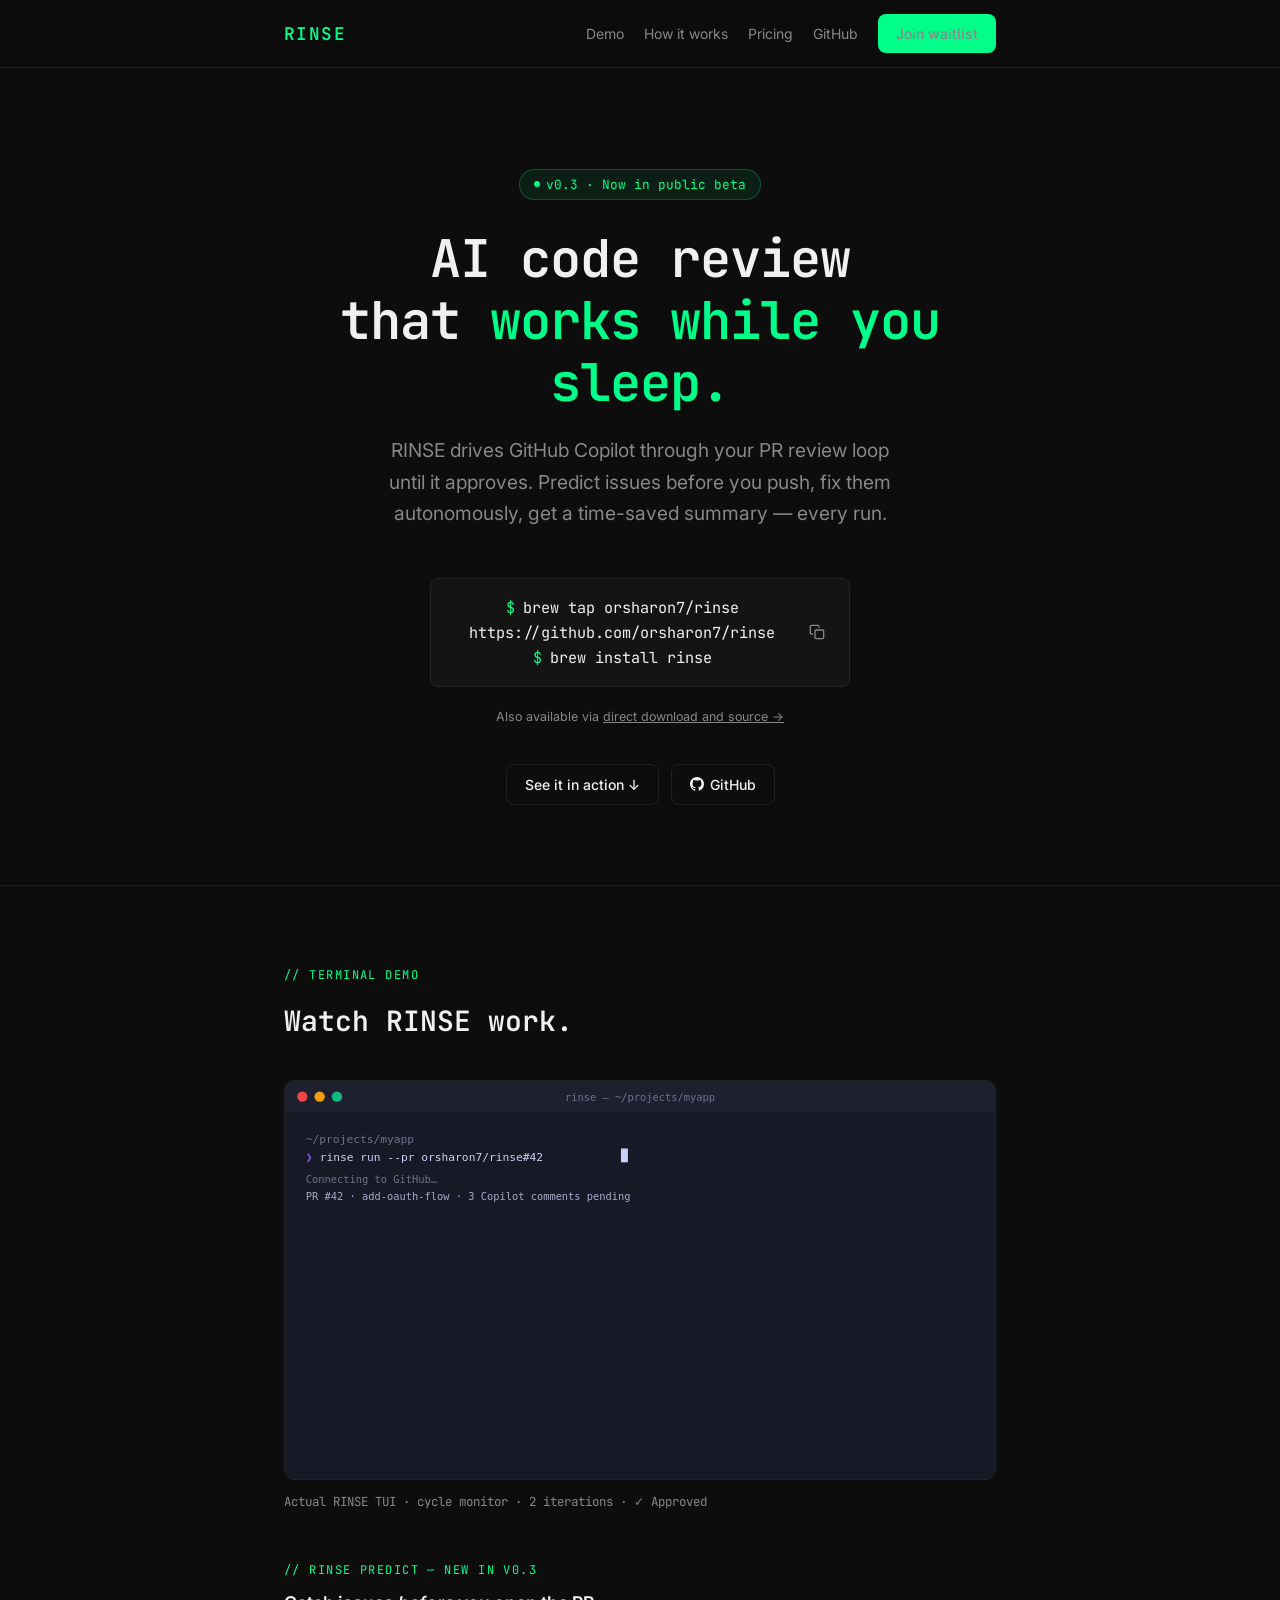
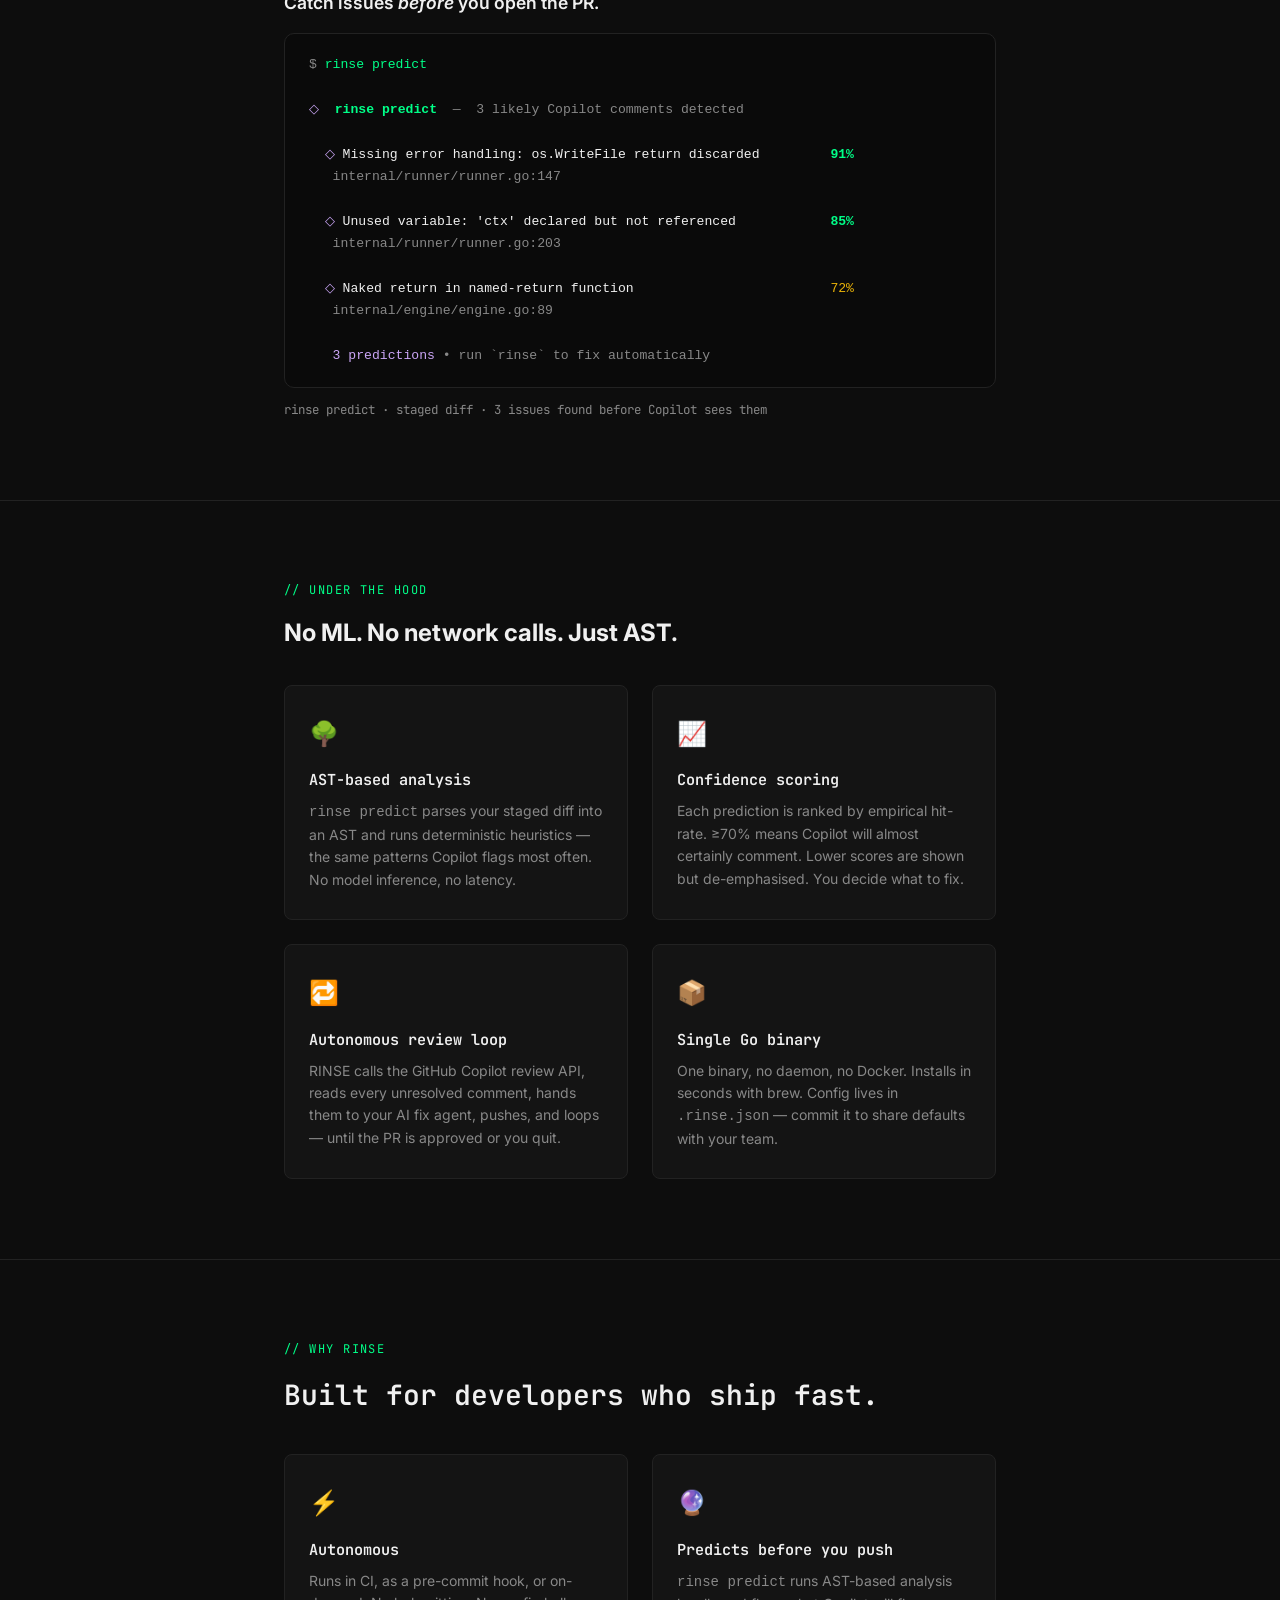
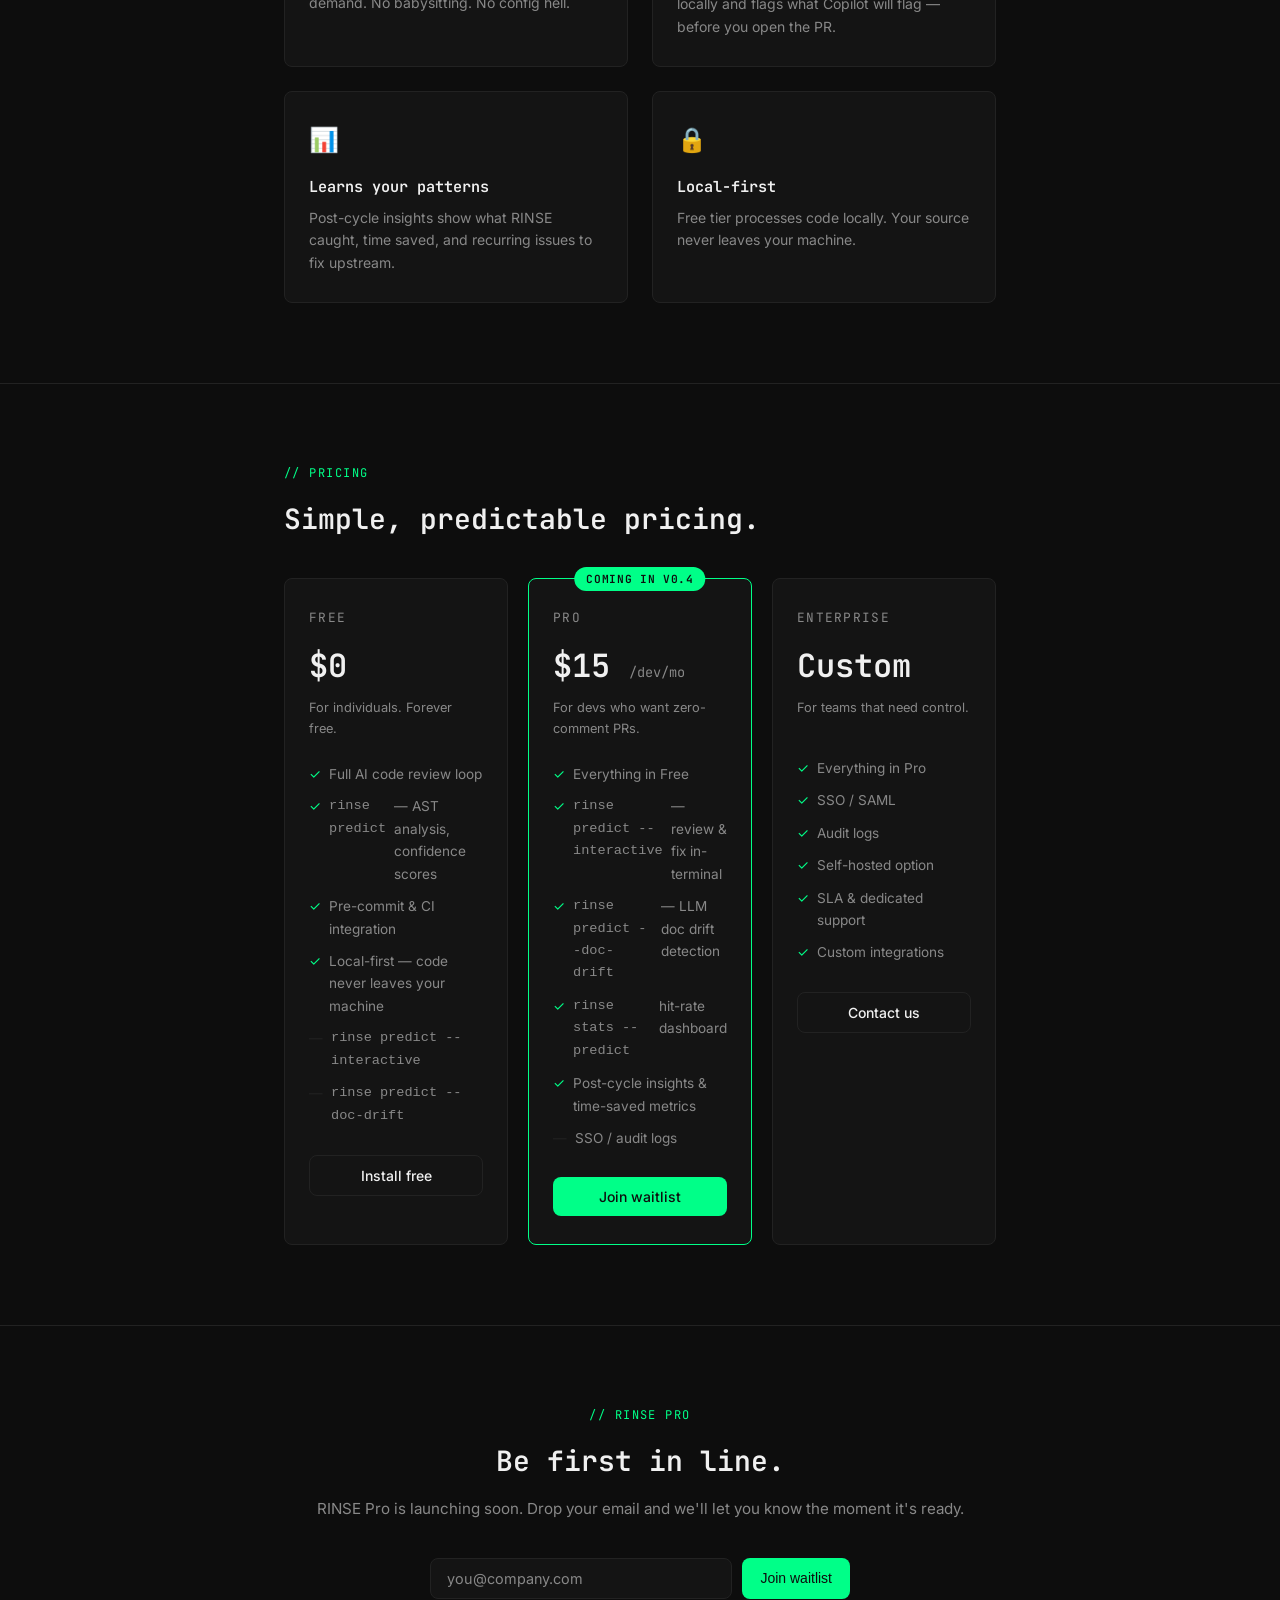
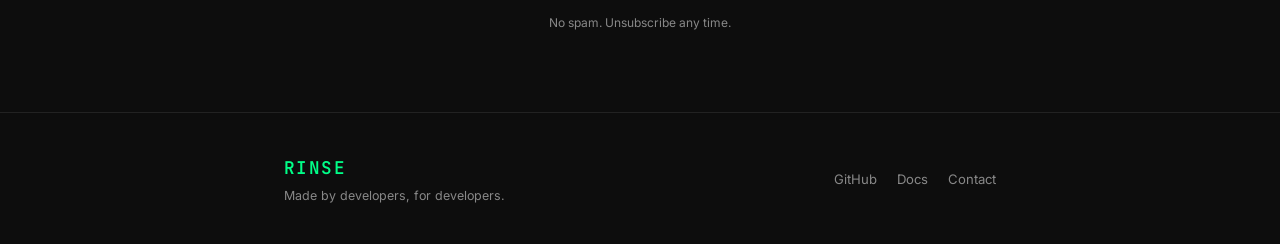
==== index.html @ 54ca7490 "feat(landing): add 'How it works' technical section for HN audience HN readers are skeptical and wan" ====
<!DOCTYPE html>
<html lang="en">
<head>
  <meta charset="UTF-8" />
  <meta name="viewport" content="width=device-width, initial-scale=1.0" />
  <title>RINSE — AI code review that works while you sleep</title>
  <meta name="description" content="RINSE is an AI-native code review agent. Autonomous, local-first, and built for developers who ship fast." />

  <!-- Favicon -->
  <link rel="icon" href="data:image/svg+xml,<svg xmlns='http://www.w3.org/2000/svg' viewBox='0 0 32 32'><rect width='32' height='32' rx='6' fill='%230d0d0d'/><text x='50%25' y='54%25' dominant-baseline='middle' text-anchor='middle' font-size='20' font-family='monospace' fill='%2300ff88'>R</text></svg>" />

  <!-- Open Graph -->
  <meta property="og:type" content="website" />
  <meta property="og:url" content="https://orsharon7.github.io/rinse/" />
  <meta property="og:title" content="RINSE — AI code review that works while you sleep" />
  <meta property="og:description" content="Autonomous code review agent. Catches issues, learns your patterns, gives you a time-saved summary — every run. brew tap orsharon7/rinse https://github.com/orsharon7/rinse &amp;&amp; brew install rinse" />
  <!-- og:image omitted — SVG not supported by Open Graph unfurlers; will add PNG when available -->

  <!-- Twitter Card (summary without image — SVG not supported by unfurlers) -->
  <meta name="twitter:card" content="summary" />
  <meta name="twitter:title" content="RINSE — AI code review that works while you sleep" />
  <meta name="twitter:description" content="Autonomous code review agent. Catches issues before you push, fixes them autonomously, gives you a time-saved summary. brew tap orsharon7/rinse https://github.com/orsharon7/rinse &amp;&amp; brew install rinse" />

  <link rel="canonical" href="https://orsharon7.github.io/rinse" />
  <script type="application/ld+json">
  {
    "@context": "https://schema.org",
    "@type": "SoftwareApplication",
    "name": "RINSE",
    "description": "Autonomous AI code review agent. Runs through your GitHub Copilot PR review loop until it approves. Local-first, single Go binary.",
    "url": "https://orsharon7.github.io/rinse",
    "applicationCategory": "DeveloperApplication",
    "operatingSystem": "macOS, Linux",
    "offers": {
      "@type": "Offer",
      "price": "0",
      "priceCurrency": "USD"
    },
    "codeRepository": "https://github.com/orsharon7/rinse",
    "programmingLanguage": "Go"
  }
  </script>
  <link rel="preconnect" href="https://fonts.googleapis.com">
  <link rel="preconnect" href="https://fonts.gstatic.com" crossorigin>
  <link href="https://fonts.googleapis.com/css2?family=Inter:wght@400;500;600&family=JetBrains+Mono:wght@400;600&display=swap" rel="stylesheet">
  <style>
    /* ─── Reset & Base ─────────────────────────────────────── */
    *, *::before, *::after { box-sizing: border-box; margin: 0; padding: 0; }

    :root {
      --bg:       #0d0d0d;
      --surface:  #141414;
      --border:   #222222;
      --green:    #00ff88;
      --green-dim:#00cc6a;
      --text:     #f0f0f0;
      --muted:    #888888;
      --amber:    #F59E0B;
      --red:      #ff4d4d;
      --font-mono: 'JetBrains Mono', 'Fira Code', 'Cascadia Code', 'Consolas', monospace;
      --font-body: 'Inter', -apple-system, BlinkMacSystemFont, 'Segoe UI', sans-serif;
      --max-w:    760px;
      --radius:   8px;
    }

    html { scroll-behavior: smooth; }

    body {
      background: var(--bg);
      color: var(--text);
      font-family: var(--font-body);
      font-size: 16px;
      line-height: 1.65;
      -webkit-font-smoothing: antialiased;
    }

    /* ─── Layout ────────────────────────────────────────────── */
    .container {
      max-width: var(--max-w);
      margin: 0 auto;
      padding: 0 24px;
    }

    section { padding: 80px 0; }
    section + section { border-top: 1px solid var(--border); }

    /* ─── Nav ───────────────────────────────────────────────── */
    nav {
      position: sticky;
      top: 0;
      z-index: 100;
      background: rgba(13,13,13,0.92);
      backdrop-filter: blur(12px);
      border-bottom: 1px solid var(--border);
      padding: 14px 0;
    }

    nav .inner {
      max-width: var(--max-w);
      margin: 0 auto;
      padding: 0 24px;
      display: flex;
      align-items: center;
      justify-content: space-between;
    }

    .wordmark {
      font-family: var(--font-mono);
      font-weight: 600;
      font-size: 1.1rem;
      color: var(--green);
      letter-spacing: 0.08em;
      text-decoration: none;
    }

    nav .links {
      display: flex;
      gap: 20px;
      align-items: center;
    }

    nav .links a {
      color: var(--muted);
      text-decoration: none;
      font-size: 0.875rem;
      transition: color 0.15s;
    }

    nav .links a:hover { color: var(--text); }

    .btn {
      display: inline-flex;
      align-items: center;
      gap: 6px;
      padding: 8px 18px;
      border-radius: var(--radius);
      font-size: 0.875rem;
      font-weight: 500;
      text-decoration: none;
      cursor: pointer;
      border: none;
      transition: background 0.15s, transform 0.1s;
    }

    .btn:active { transform: scale(0.97); }

    .btn-primary {
      background: var(--green);
      color: #0d0d0d;
    }

    .btn-primary:hover { background: var(--green-dim); }

    .btn-outline {
      background: transparent;
      color: var(--text);
      border: 1px solid var(--border);
    }

    .btn-outline:hover { border-color: var(--muted); }

    /* ─── Hero ──────────────────────────────────────────────── */
    #hero {
      padding: 100px 0 80px;
      text-align: center;
    }

    .badge {
      display: inline-flex;
      align-items: center;
      gap: 6px;
      background: rgba(0,255,136,0.08);
      border: 1px solid rgba(0,255,136,0.25);
      border-radius: 100px;
      padding: 4px 14px;
      font-size: 0.8rem;
      color: var(--green);
      font-family: var(--font-mono);
      margin-bottom: 28px;
    }

    .badge-dot {
      width: 6px; height: 6px;
      border-radius: 50%;
      background: var(--green);
      animation: pulse 2s ease-in-out infinite;
    }

    @keyframes pulse {
      0%, 100% { opacity: 1; }
      50% { opacity: 0.3; }
    }

    #hero h1 {
      font-family: var(--font-mono);
      font-size: clamp(2rem, 6vw, 3.25rem);
      font-weight: 600;
      line-height: 1.2;
      letter-spacing: -0.02em;
      margin-bottom: 20px;
    }

    #hero h1 .accent { color: var(--green); }

    #hero .sub {
      font-size: clamp(1rem, 2.5vw, 1.2rem);
      color: var(--muted);
      max-width: 520px;
      margin: 0 auto 48px;
    }

    /* ─── Install Block ─────────────────────────────────────── */
    .install-block {
      display: flex;
      align-items: center;
      justify-content: space-between;
      gap: 12px;
      background: var(--surface);
      border: 1px solid var(--border);
      border-radius: var(--radius);
      padding: 16px 20px;
      max-width: 420px;
      margin: 0 auto 20px;
      cursor: pointer;
      transition: border-color 0.15s;
    }

    .install-block:hover { border-color: var(--green); }

    .install-code {
      font-family: var(--font-mono);
      font-size: 0.95rem;
      color: var(--text);
      user-select: all;
    }

    .install-code .prompt { color: var(--green); margin-right: 8px; }

    .copy-btn {
      background: none;
      border: none;
      color: var(--muted);
      cursor: pointer;
      padding: 4px;
      border-radius: 4px;
      transition: color 0.15s;
      flex-shrink: 0;
      display: flex;
      align-items: center;
    }

    .copy-btn:hover { color: var(--text); }
    .copy-btn.copied { color: var(--green); }

    .install-hint {
      font-size: 0.78rem;
      color: var(--muted);
      margin-bottom: 36px;
    }

    .install-hint a { color: var(--muted); text-decoration: underline; }

    .hero-ctas {
      display: flex;
      gap: 12px;
      justify-content: center;
      flex-wrap: wrap;
    }

    /* ─── Terminal Demo ─────────────────────────────────────── */
    #demo { padding: 80px 0; }

    .section-label {
      font-family: var(--font-mono);
      font-size: 0.75rem;
      color: var(--green);
      letter-spacing: 0.12em;
      text-transform: uppercase;
      margin-bottom: 12px;
    }

    #demo h2, #why h2, #pricing h2, #waitlist h2 {
      font-family: var(--font-mono);
      font-size: clamp(1.3rem, 3vw, 1.75rem);
      font-weight: 600;
      margin-bottom: 36px;
    }

    .terminal {
      background: #0a0a0a;
      border: 1px solid var(--border);
      border-radius: 10px;
      overflow: hidden;
      font-family: var(--font-mono);
      font-size: 0.85rem;
      line-height: 1.7;
    }

    /* ─── Why RINSE ─────────────────────────────────────────── */
    #why { padding: 80px 0; }

    .why-grid {
      display: grid;
      grid-template-columns: repeat(2, 1fr);
      gap: 24px;
    }

    @media (max-width: 600px) {
      .why-grid { grid-template-columns: 1fr; }
    }

    .why-card {
      background: var(--surface);
      border: 1px solid var(--border);
      border-radius: var(--radius);
      padding: 28px 24px;
      transition: border-color 0.15s;
    }

    .why-card:hover { border-color: rgba(0,255,136,0.3); }

    .why-icon { font-size: 1.5rem; margin-bottom: 14px; }

    .why-card h3 {
      font-family: var(--font-mono);
      font-size: 0.95rem;
      font-weight: 600;
      margin-bottom: 8px;
      color: var(--text);
    }

    .why-card p {
      font-size: 0.875rem;
      color: var(--muted);
      line-height: 1.6;
    }

    /* ─── Pricing ───────────────────────────────────────────── */
    #pricing { padding: 80px 0; }

    .pricing-grid {
      display: grid;
      grid-template-columns: repeat(auto-fit, minmax(200px, 1fr));
      gap: 20px;
    }

    .pricing-card {
      background: var(--surface);
      border: 1px solid var(--border);
      border-radius: var(--radius);
      padding: 28px 24px;
      position: relative;
      transition: border-color 0.15s;
    }

    .pricing-card:hover { border-color: var(--muted); }

    .pricing-card.featured {
      border-color: var(--green);
    }

    .featured-badge {
      position: absolute;
      top: -12px;
      left: 50%;
      transform: translateX(-50%);
      background: var(--green);
      color: #0d0d0d;
      font-size: 0.7rem;
      font-weight: 600;
      font-family: var(--font-mono);
      padding: 3px 12px;
      border-radius: 100px;
      letter-spacing: 0.06em;
      text-transform: uppercase;
      white-space: nowrap;
    }

    .plan-name {
      font-family: var(--font-mono);
      font-size: 0.8rem;
      color: var(--muted);
      letter-spacing: 0.1em;
      text-transform: uppercase;
      margin-bottom: 12px;
    }

    .plan-price {
      font-family: var(--font-mono);
      font-size: 2rem;
      font-weight: 600;
      color: var(--text);
      margin-bottom: 4px;
    }

    .plan-price .period {
      font-size: 0.85rem;
      color: var(--muted);
      font-weight: 400;
    }

    .plan-desc {
      font-size: 0.8rem;
      color: var(--muted);
      margin-bottom: 24px;
      min-height: 36px;
    }

    .plan-features {
      list-style: none;
      display: flex;
      flex-direction: column;
      gap: 10px;
    }

    .plan-features li {
      font-size: 0.85rem;
      color: var(--muted);
      display: flex;
      align-items: flex-start;
      gap: 8px;
    }

    .plan-features li .check { color: var(--green); flex-shrink: 0; }
    .plan-features li .dash  { color: var(--border);  flex-shrink: 0; }

    .plan-cta {
      margin-top: 28px;
      width: 100%;
      justify-content: center;
    }

    /* ─── Waitlist ──────────────────────────────────────────── */
    #waitlist {
      padding: 80px 0;
      text-align: center;
    }

    #waitlist h2 { margin-bottom: 12px; }

    #waitlist .sub {
      color: var(--muted);
      font-size: 0.95rem;
      margin-bottom: 36px;
    }

    .waitlist-form {
      display: flex;
      gap: 10px;
      max-width: 420px;
      margin: 0 auto;
      flex-wrap: wrap;
      justify-content: center;
    }

    .waitlist-input {
      flex: 1;
      min-width: 220px;
      background: var(--surface);
      border: 1px solid var(--border);
      border-radius: var(--radius);
      color: var(--text);
      font-family: var(--font-body);
      font-size: 0.9rem;
      padding: 11px 16px;
      outline: none;
      transition: border-color 0.15s;
    }

    .waitlist-input::placeholder { color: var(--muted); }
    .waitlist-input:focus { border-color: var(--green); }

    .waitlist-success {
      display: none;
      align-items: center;
      gap: 8px;
      color: var(--green);
      font-family: var(--font-mono);
      font-size: 0.9rem;
      margin-top: 16px;
      justify-content: center;
    }

    .waitlist-success.visible { display: flex; }

    .waitlist-note {
      font-size: 0.75rem;
      color: var(--muted);
      margin-top: 14px;
    }

    /* ─── Footer ────────────────────────────────────────────── */
    footer {
      border-top: 1px solid var(--border);
      padding: 40px 0;
    }

    footer .inner {
      max-width: var(--max-w);
      margin: 0 auto;
      padding: 0 24px;
      display: flex;
      align-items: center;
      justify-content: space-between;
      flex-wrap: wrap;
      gap: 16px;
    }

    footer .left { display: flex; flex-direction: column; gap: 4px; }
    footer .made { font-size: 0.78rem; color: var(--muted); }

    footer .links {
      display: flex;
      gap: 20px;
    }

    footer .links a {
      font-size: 0.82rem;
      color: var(--muted);
      text-decoration: none;
      transition: color 0.15s;
    }

    footer .links a:hover { color: var(--text); }

    /* ─── Responsive ────────────────────────────────────────── */
    @media (max-width: 600px) {
      section, #hero, #demo, #why, #pricing, #waitlist { padding: 60px 0; }
      .install-block { max-width: 100%; }
      .pricing-grid { grid-template-columns: 1fr; }
      .why-grid { grid-template-columns: 1fr; }
      nav .links .hide-mobile { display: none; }
    }
  </style>
</head>
<body>

<!-- ───────── NAV ───────── -->
<nav>
  <div class="inner">
    <a class="wordmark" href="/">RINSE</a>
    <div class="links">
      <a href="#demo" class="hide-mobile">Demo</a>
      <a href="#how" class="hide-mobile">How it works</a>
      <a href="#pricing" class="hide-mobile">Pricing</a>
      <a href="https://github.com/orsharon7/rinse" target="_blank" rel="noopener" class="hide-mobile">GitHub</a>
      <a href="#waitlist" class="btn btn-primary">Join waitlist</a>
    </div>
  </div>
</nav>

<!-- ───────── HERO ───────── -->
<section id="hero">
  <div class="container">
    <div class="badge">
      <span class="badge-dot"></span>
      v0.3 · Now in public beta
    </div>

    <h1>
      AI code review<br/>
      that <span class="accent">works while you sleep.</span>
    </h1>

    <p class="sub">
      RINSE drives GitHub Copilot through your PR review loop until it approves.
      Predict issues before you push, fix them autonomously, get a time-saved summary — every run.
    </p>

    <div class="install-block" id="install-block" title="Click to copy" role="button" tabindex="0" aria-label="Copy install command">
      <code class="install-code">
        <span class="prompt">$</span>brew tap orsharon7/rinse https://github.com/orsharon7/rinse<br/><span class="prompt">$</span>brew install rinse
      </code>
      <button class="copy-btn" id="copy-btn" aria-label="Copy to clipboard">
        <svg width="16" height="16" viewBox="0 0 24 24" fill="none" stroke="currentColor" stroke-width="2" stroke-linecap="round" stroke-linejoin="round">
          <rect x="9" y="9" width="13" height="13" rx="2" ry="2"></rect>
          <path d="M5 15H4a2 2 0 0 1-2-2V4a2 2 0 0 1 2-2h9a2 2 0 0 1 2 2v1"></path>
        </svg>
      </button>
    </div>

    <p class="install-hint">
      Also available via <a href="https://github.com/orsharon7/rinse#-install" target="_blank" rel="noopener">direct download and source →</a>
    </p>

    <div class="hero-ctas">
      <a href="#demo" class="btn btn-outline">See it in action ↓</a>
      <a href="https://github.com/orsharon7/rinse" target="_blank" rel="noopener" class="btn btn-outline" id="github-btn">
        <svg width="14" height="14" viewBox="0 0 24 24" fill="currentColor"><path d="M12 0C5.37 0 0 5.37 0 12c0 5.31 3.435 9.795 8.205 11.385.6.105.825-.255.825-.57 0-.285-.015-1.23-.015-2.235-3.015.555-3.795-.735-4.035-1.41-.135-.345-.72-1.41-1.23-1.695-.42-.225-1.02-.78-.015-.795.945-.015 1.62.87 1.845 1.23 1.08 1.815 2.805 1.305 3.495.99.105-.78.42-1.305.765-1.605-2.67-.3-5.46-1.335-5.46-5.925 0-1.305.465-2.385 1.23-3.225-.12-.3-.54-1.53.12-3.18 0 0 1.005-.315 3.3 1.23.96-.27 1.98-.405 3-.405s2.04.135 3 .405c2.295-1.56 3.3-1.23 3.3-1.23.66 1.65.24 2.88.12 3.18.765.84 1.23 1.905 1.23 3.225 0 4.605-2.805 5.625-5.475 5.925.435.375.81 1.095.81 2.22 0 1.605-.015 2.895-.015 3.3 0 .315.225.69.825.57A12.02 12.02 0 0 0 24 12c0-6.63-5.37-12-12-12z"/></svg>
        GitHub<span id="star-count" style="display:none; margin-left:6px; padding: 1px 6px; background: rgba(0,255,136,0.12); border: 1px solid rgba(0,255,136,0.25); border-radius: 4px; font-size: 0.78rem; color: var(--green);">★ <span id="star-num"></span></span>
      </a>
    </div>
  </div>
</section>

<!-- ───────── DEMO ───────── -->
<section id="demo">
  <div class="container">
    <p class="section-label">// terminal demo</p>
    <h2>Watch RINSE work.</h2>

    <div class="terminal" style="padding: 0; overflow: hidden; border-radius: 10px;">
      <img
        src="website/demo.svg"
        alt="RINSE cycle monitor demo: rinse run invoked on a PR with 4 Copilot comments, two fix iterations, Copilot approves — post-cycle summary shows ~4 min saved"
        width="820"
        height="460"
        style="display: block; width: 100%; height: auto;"
        loading="lazy"
        decoding="async"
      />
    </div>

    <p style="font-size: 0.78rem; color: var(--muted); margin-top: 12px; font-family: var(--font-mono);">
      Actual RINSE TUI · cycle monitor · 2 iterations · ✓ Approved
    </p>

    <div style="margin-top: 48px;">
      <p class="section-label" style="margin-bottom: 8px;">// rinse predict — new in v0.3</p>
      <h3 style="font-size: 1.1rem; color: var(--text); margin-bottom: 16px; font-weight: 600;">Catch issues <em>before</em> you open the PR.</h3>
      <div class="terminal" style="text-align: left; padding: 20px 24px;">
        <pre style="margin: 0; font-size: 0.82rem; line-height: 1.7; color: var(--text); overflow-x: auto;"><span style="color:var(--muted)">$ </span><span style="color:var(--green)">rinse predict</span>

<span style="color:#cba6f7">◇</span>  <span style="color:var(--green); font-weight:600">rinse predict</span>  <span style="color:var(--muted)">—  3 likely Copilot comments detected</span>

  <span style="color:#cba6f7">◇</span> <span style="color:var(--text)">Missing error handling: os.WriteFile return discarded</span>         <span style="color:var(--green); font-weight:600">91%</span>
   <span style="color:var(--muted)">internal/runner/runner.go:147</span>

  <span style="color:#cba6f7">◇</span> <span style="color:var(--text)">Unused variable: 'ctx' declared but not referenced</span>            <span style="color:var(--green); font-weight:600">85%</span>
   <span style="color:var(--muted)">internal/runner/runner.go:203</span>

  <span style="color:#cba6f7">◇</span> <span style="color:var(--text)">Naked return in named-return function</span>                         <span style="color:#eab308">72%</span>
   <span style="color:var(--muted)">internal/engine/engine.go:89</span>

   <span style="color:#cba6f7">3 predictions</span> <span style="color:var(--muted)">• run `rinse` to fix automatically</span></pre>
      </div>
      <p style="font-size: 0.78rem; color: var(--muted); margin-top: 12px; font-family: var(--font-mono);">
        rinse predict · staged diff · 3 issues found before Copilot sees them
      </p>
    </div>
  </div>
</section>

<!-- ───────── HOW IT WORKS ───────── -->
<section id="how">
  <div class="container">
    <p class="section-label">// under the hood</p>
    <h2>No ML. No network calls. Just AST.</h2>

    <div class="why-grid" style="margin-top: 32px;">
      <div class="why-card">
        <div class="why-icon">🌳</div>
        <h3>AST-based analysis</h3>
        <p><code>rinse predict</code> parses your staged diff into an AST and runs deterministic heuristics — the same patterns Copilot flags most often. No model inference, no latency.</p>
      </div>
      <div class="why-card">
        <div class="why-icon">📈</div>
        <h3>Confidence scoring</h3>
        <p>Each prediction is ranked by empirical hit-rate. ≥70% means Copilot will almost certainly comment. Lower scores are shown but de-emphasised. You decide what to fix.</p>
      </div>
      <div class="why-card">
        <div class="why-icon">🔁</div>
        <h3>Autonomous review loop</h3>
        <p>RINSE calls the GitHub Copilot review API, reads every unresolved comment, hands them to your AI fix agent, pushes, and loops — until the PR is approved or you quit.</p>
      </div>
      <div class="why-card">
        <div class="why-icon">📦</div>
        <h3>Single Go binary</h3>
        <p>One binary, no daemon, no Docker. Installs in seconds with brew. Config lives in <code>.rinse.json</code> — commit it to share defaults with your team.</p>
      </div>
    </div>
  </div>
</section>

<!-- ───────── WHY ───────── -->
<section id="why">
  <div class="container">
    <p class="section-label">// why rinse</p>
    <h2>Built for developers who ship fast.</h2>

    <div class="why-grid">
      <div class="why-card">
        <div class="why-icon">⚡</div>
        <h3>Autonomous</h3>
        <p>Runs in CI, as a pre-commit hook, or on-demand. No babysitting. No config hell.</p>
      </div>
      <div class="why-card">
        <div class="why-icon">🔮</div>
        <h3>Predicts before you push</h3>
        <p><code>rinse predict</code> runs AST-based analysis locally and flags what Copilot will flag — before you open the PR.</p>
      </div>
      <div class="why-card">
        <div class="why-icon">📊</div>
        <h3>Learns your patterns</h3>
        <p>Post-cycle insights show what RINSE caught, time saved, and recurring issues to fix upstream.</p>
      </div>
      <div class="why-card">
        <div class="why-icon">🔒</div>
        <h3>Local-first</h3>
        <p>Free tier processes code locally. Your source never leaves your machine.</p>
      </div>
    </div>
  </div>
</section>

<!-- ───────── PRICING ───────── -->
<section id="pricing">
  <div class="container">
    <p class="section-label">// pricing</p>
    <h2>Simple, predictable pricing.</h2>

    <div class="pricing-grid">

      <!-- Free -->
      <div class="pricing-card">
        <p class="plan-name">Free</p>
        <p class="plan-price">$0</p>
        <p class="plan-desc">For individuals. Forever free.</p>
        <ul class="plan-features">
          <li><span class="check">✓</span> Full AI code review loop</li>
          <li><span class="check">✓</span> <code>rinse predict</code> — AST analysis, confidence scores</li>
          <li><span class="check">✓</span> Pre-commit &amp; CI integration</li>
          <li><span class="check">✓</span> Local-first — code never leaves your machine</li>
          <li><span class="dash">—</span> <code>rinse predict --interactive</code></li>
          <li><span class="dash">—</span> <code>rinse predict --doc-drift</code></li>
        </ul>
        <a href="https://github.com/orsharon7/rinse" class="btn btn-outline plan-cta" target="_blank" rel="noopener">Install free</a>
      </div>

      <!-- Pro -->
      <div class="pricing-card featured">
        <span class="featured-badge">Coming in v0.4</span>
        <p class="plan-name">Pro</p>
        <p class="plan-price">$15 <span class="period">/dev/mo</span></p>
        <p class="plan-desc">For devs who want zero-comment PRs.</p>
        <ul class="plan-features">
          <li><span class="check">✓</span> Everything in Free</li>
          <li><span class="check">✓</span> <code>rinse predict --interactive</code> — review &amp; fix in-terminal</li>
          <li><span class="check">✓</span> <code>rinse predict --doc-drift</code> — LLM doc drift detection</li>
          <li><span class="check">✓</span> <code>rinse stats --predict</code> hit-rate dashboard</li>
          <li><span class="check">✓</span> Post-cycle insights &amp; time-saved metrics</li>
          <li><span class="dash">—</span> SSO / audit logs</li>
        </ul>
        <a href="#waitlist" class="btn btn-primary plan-cta">Join waitlist</a>
      </div>

      <!-- Enterprise -->
      <div class="pricing-card">
        <p class="plan-name">Enterprise</p>
        <p class="plan-price">Custom</p>
        <p class="plan-desc">For teams that need control.</p>
        <ul class="plan-features">
          <li><span class="check">✓</span> Everything in Pro</li>
          <li><span class="check">✓</span> SSO / SAML</li>
          <li><span class="check">✓</span> Audit logs</li>
          <li><span class="check">✓</span> Self-hosted option</li>
          <li><span class="check">✓</span> SLA &amp; dedicated support</li>
          <li><span class="check">✓</span> Custom integrations</li>
        </ul>
        <a href="mailto:hello@rinse.sh" class="btn btn-outline plan-cta">Contact us</a>
      </div>

    </div>
  </div>
</section>

<!-- ───────── WAITLIST ───────── -->
<section id="waitlist">
  <div class="container">
    <p class="section-label">// rinse pro</p>
    <h2>Be first in line.</h2>
    <p class="sub">RINSE Pro is launching soon. Drop your email and we'll let you know the moment it's ready.</p>

    <form class="waitlist-form" id="waitlist-form" novalidate>
      <input
        type="email"
        class="waitlist-input"
        id="waitlist-email"
        placeholder="you@company.com"
        required
        autocomplete="email"
        aria-label="Email address"
      />
      <button type="submit" class="btn btn-primary">Join waitlist</button>
    </form>

    <div class="waitlist-success" id="waitlist-success" role="status">
      <span>✓</span> You're on the list. We'll be in touch.
    </div>

    <p class="waitlist-note">No spam. Unsubscribe any time.</p>
  </div>
</section>

<!-- ───────── FOOTER ───────── -->
<footer>
  <div class="inner">
    <div class="left">
      <a class="wordmark" href="/">RINSE</a>
      <span class="made">Made by developers, for developers.</span>
    </div>
    <div class="links">
      <a href="https://github.com/orsharon7/rinse" target="_blank" rel="noopener">GitHub</a>
      <a href="https://github.com/orsharon7/rinse#readme" target="_blank" rel="noopener">Docs</a>
      <a href="mailto:hello@rinse.sh">Contact</a>
    </div>
  </div>
</footer>

<!-- ───────── JS ───────── -->
<script>
  /* ── Copy-to-clipboard ── */
  const installBlock = document.getElementById('install-block');
  const copyBtn = document.getElementById('copy-btn');

  function copyInstall() {
    navigator.clipboard.writeText('brew tap orsharon7/rinse https://github.com/orsharon7/rinse && brew install rinse').then(() => {
      copyBtn.classList.add('copied');
      copyBtn.innerHTML = `<svg width="16" height="16" viewBox="0 0 24 24" fill="none" stroke="currentColor" stroke-width="2.5" stroke-linecap="round" stroke-linejoin="round"><polyline points="20 6 9 17 4 12"></polyline></svg>`;
      setTimeout(() => {
        copyBtn.classList.remove('copied');
        copyBtn.innerHTML = `<svg width="16" height="16" viewBox="0 0 24 24" fill="none" stroke="currentColor" stroke-width="2" stroke-linecap="round" stroke-linejoin="round"><rect x="9" y="9" width="13" height="13" rx="2" ry="2"></rect><path d="M5 15H4a2 2 0 0 1-2-2V4a2 2 0 0 1 2-2h9a2 2 0 0 1 2 2v1"></path></svg>`;
      }, 2000);
    }).catch(() => {});
  }

  installBlock.addEventListener('click', copyInstall);
  installBlock.addEventListener('keydown', e => { if (e.key === 'Enter' || e.key === ' ') copyInstall(); });

  /* ── Waitlist form ── */
  document.getElementById('waitlist-form').addEventListener('submit', function(e) {
    e.preventDefault();
    const email = document.getElementById('waitlist-email').value.trim();
    if (!email) return;

    const form = this;
    const btn = form.querySelector('button[type="submit"]');
    if (btn) btn.disabled = true;

    fetch('https://formspree.io/f/xpwzgkdo', {
      method: 'POST',
      headers: { 'Content-Type': 'application/json', 'Accept': 'application/json' },
      body: JSON.stringify({ email })
    }).then(res => {
      if (res.ok) {
        form.style.display = 'none';
        document.getElementById('waitlist-success').classList.add('visible');
      } else {
        if (btn) { btn.disabled = false; btn.textContent = 'Try again'; }
      }
    }).catch(() => {
      if (btn) { btn.disabled = false; btn.textContent = 'Try again'; }
    });
  });

  /* ── GitHub star count ── */
  fetch('https://api.github.com/repos/orsharon7/rinse')
    .then(r => r.json())
    .then(data => {
      const count = data.stargazers_count;
      if (typeof count === 'number' && count >= 0) {
        const num = count >= 1000 ? (count / 1000).toFixed(1) + 'k' : String(count);
        document.getElementById('star-num').textContent = num;
        document.getElementById('star-count').style.display = 'inline';
      }
    })
    .catch(() => {});
</script>

</body>
</html>
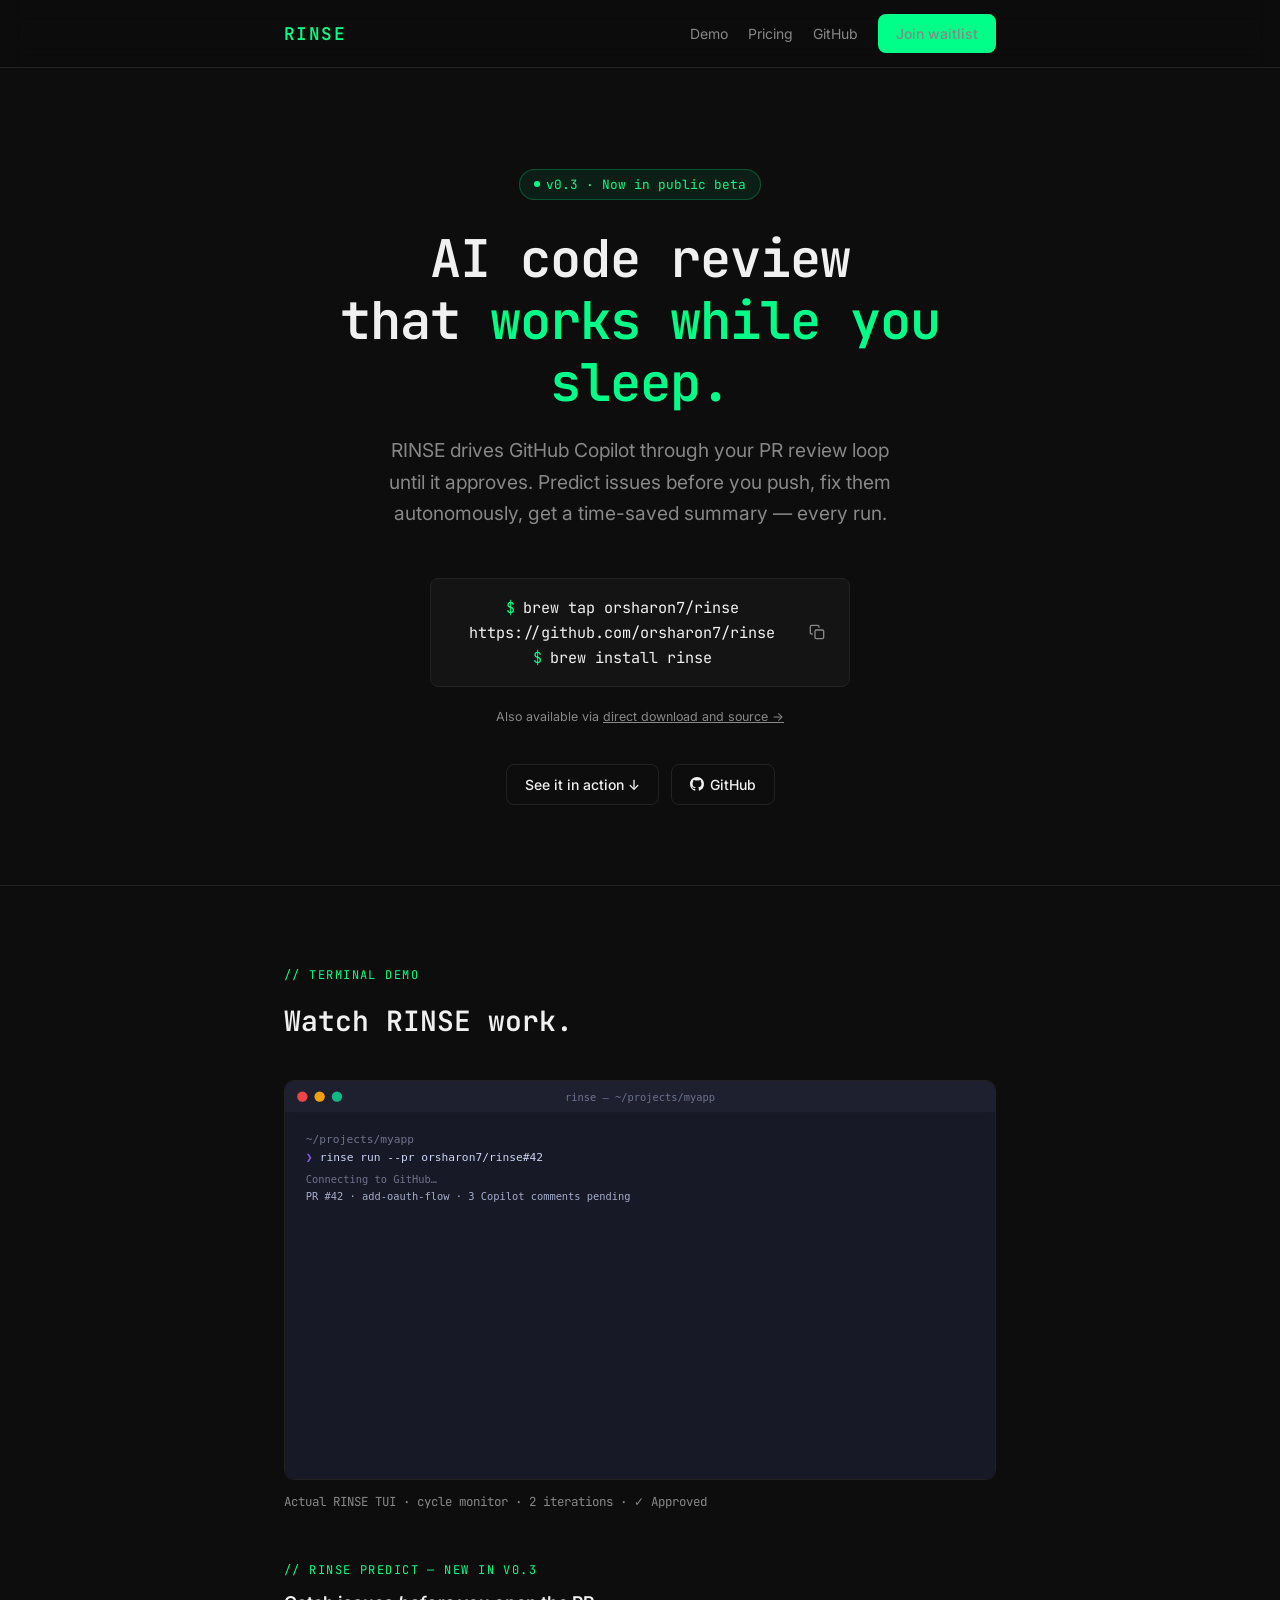
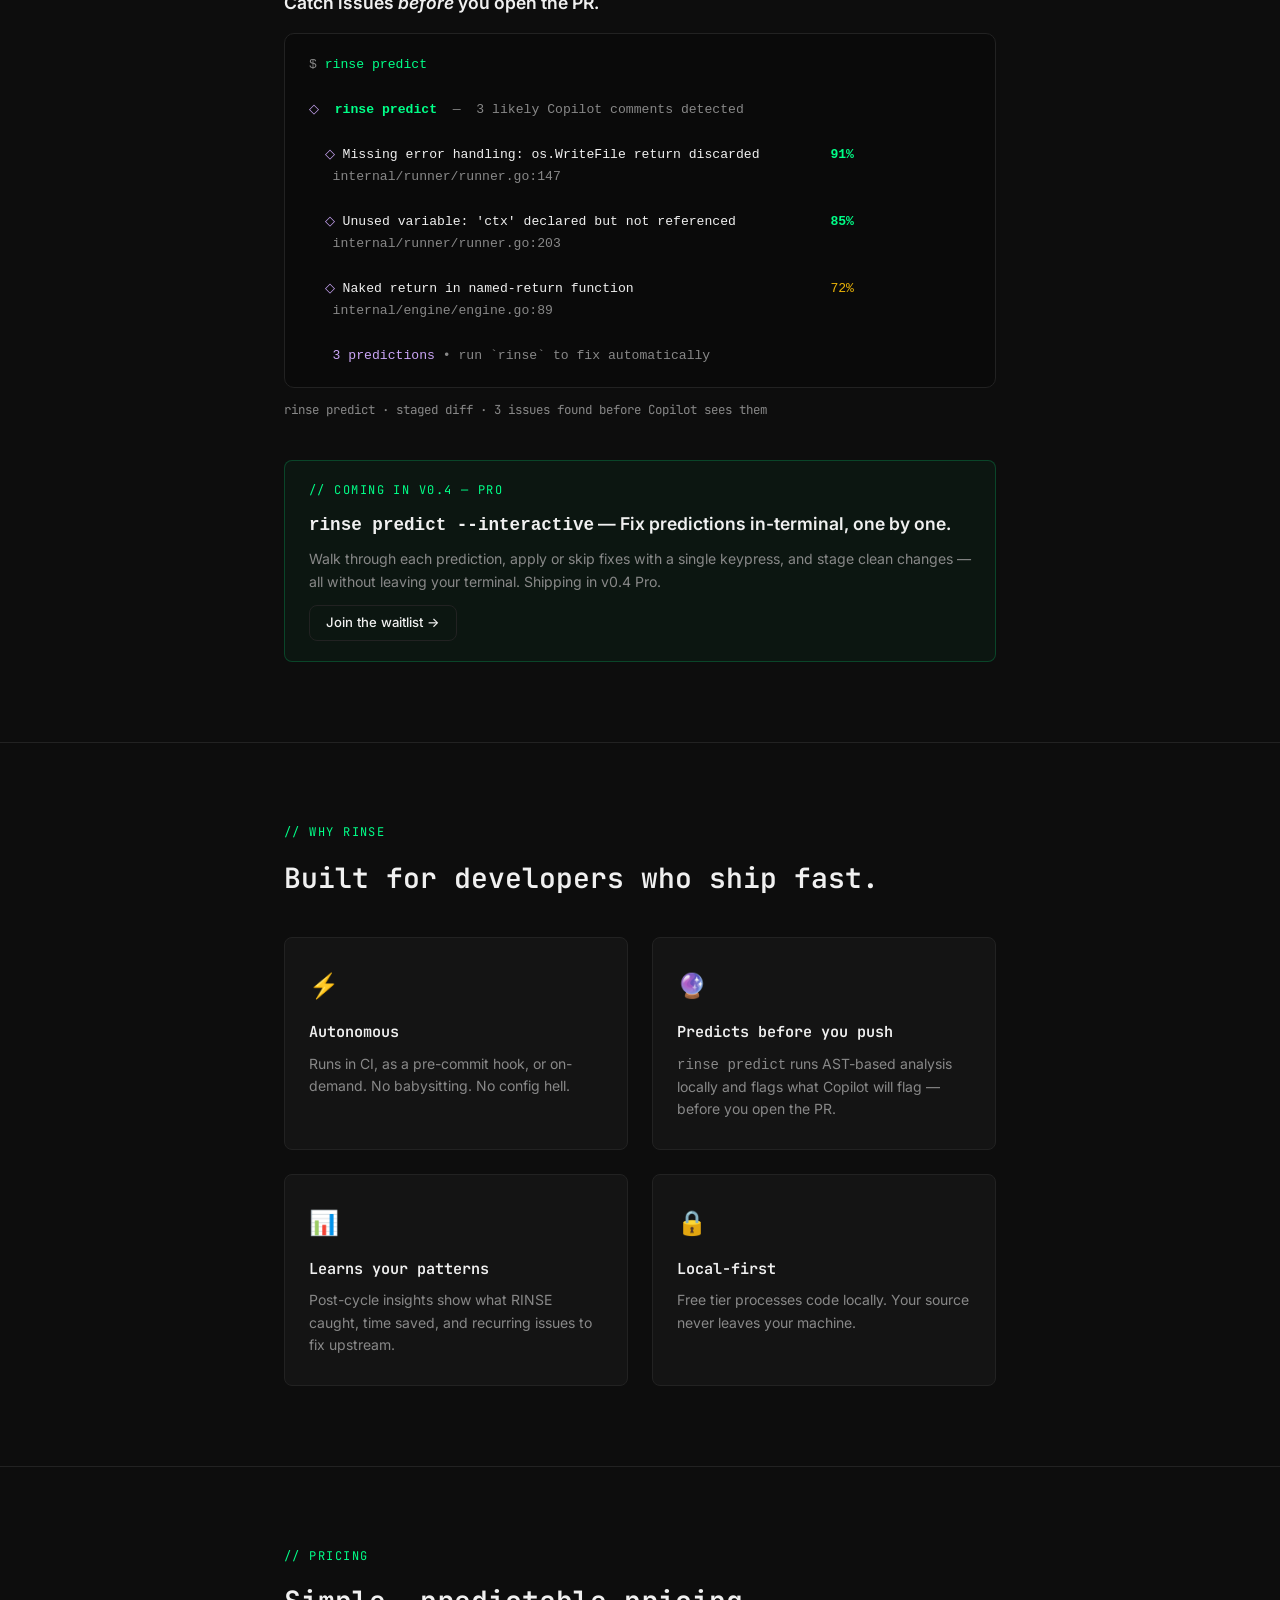
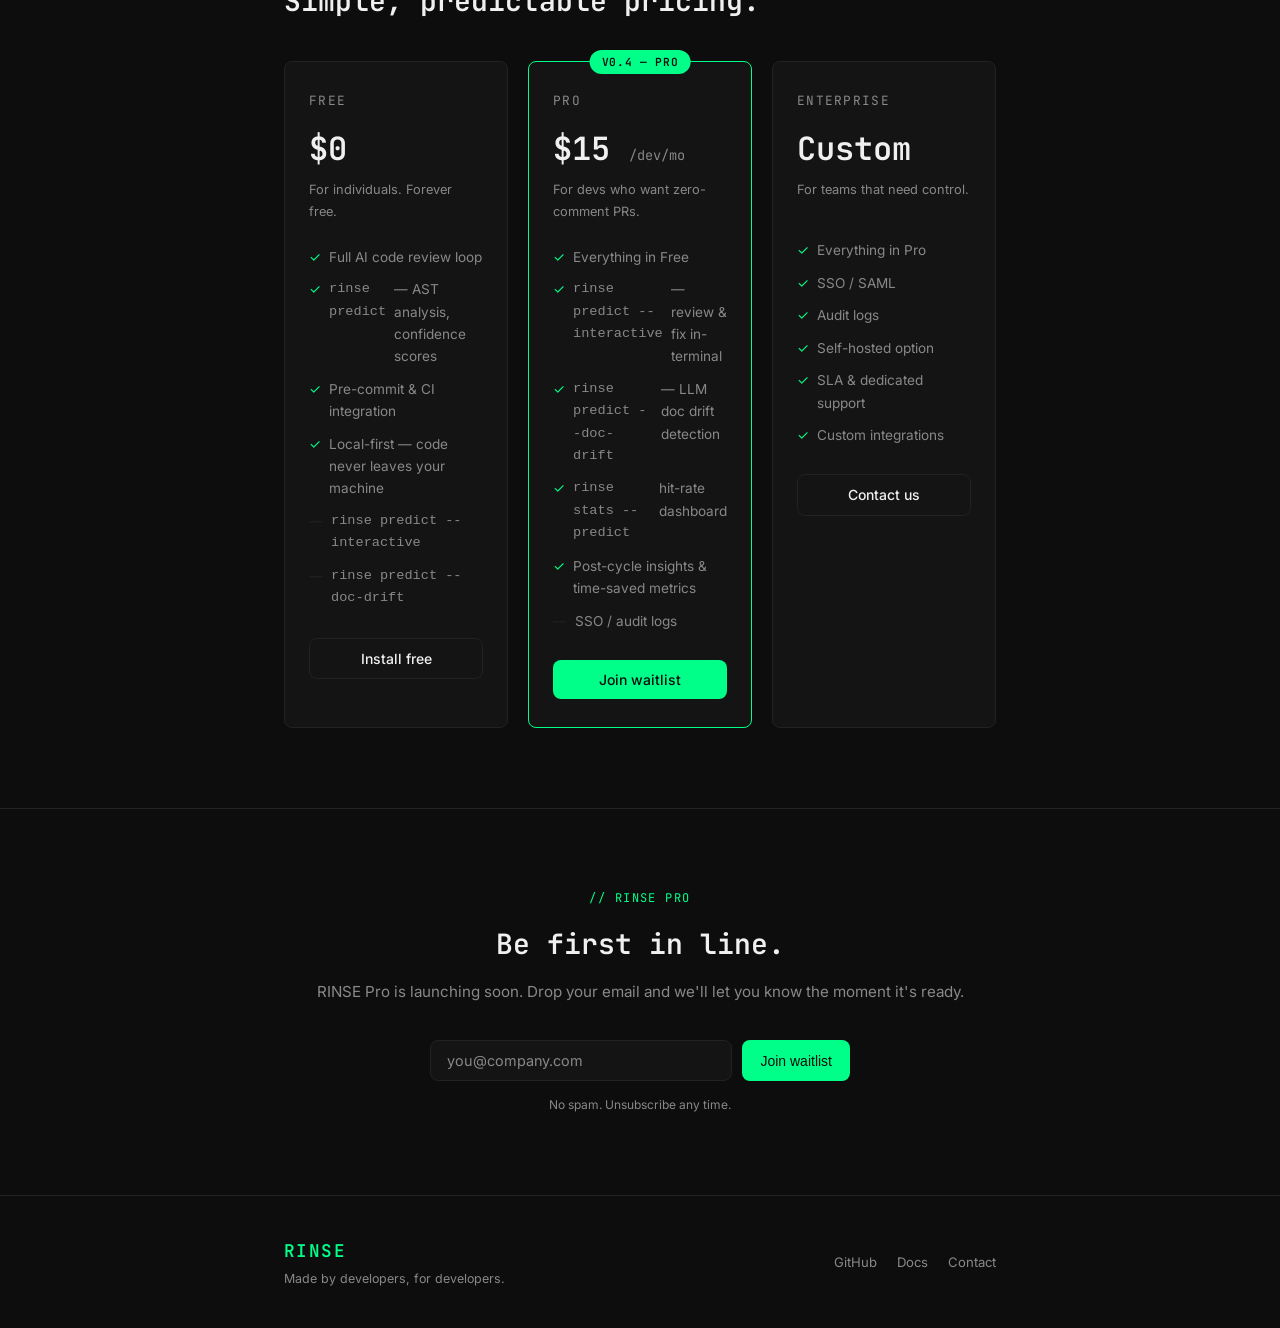
==== commit 7fb15a67: "fix(landing): replace --interactive fake demo with honest coming-soon callout The previous demo bloc" ====
--- a/index.html
+++ b/index.html
@@ -20,7 +20,6 @@
   <meta name="twitter:card" content="summary" />
   <meta name="twitter:title" content="RINSE — AI code review that works while you sleep" />
   <meta name="twitter:description" content="Autonomous code review agent. Catches issues before you push, fixes them autonomously, gives you a time-saved summary. brew tap orsharon7/rinse https://github.com/orsharon7/rinse &amp;&amp; brew install rinse" />
-
   <link rel="canonical" href="https://orsharon7.github.io/rinse" />
   <script type="application/ld+json">
   {
@@ -541,7 +540,6 @@
     <a class="wordmark" href="/">RINSE</a>
     <div class="links">
       <a href="#demo" class="hide-mobile">Demo</a>
-      <a href="#how" class="hide-mobile">How it works</a>
       <a href="#pricing" class="hide-mobile">Pricing</a>
       <a href="https://github.com/orsharon7/rinse" target="_blank" rel="noopener" class="hide-mobile">GitHub</a>
       <a href="#waitlist" class="btn btn-primary">Join waitlist</a>
@@ -638,36 +636,16 @@
         rinse predict · staged diff · 3 issues found before Copilot sees them
       </p>
     </div>
-  </div>
-</section>
-
-<!-- ───────── HOW IT WORKS ───────── -->
-<section id="how">
-  <div class="container">
-    <p class="section-label">// under the hood</p>
-    <h2>No ML. No network calls. Just AST.</h2>
-
-    <div class="why-grid" style="margin-top: 32px;">
-      <div class="why-card">
-        <div class="why-icon">🌳</div>
-        <h3>AST-based analysis</h3>
-        <p><code>rinse predict</code> parses your staged diff into an AST and runs deterministic heuristics — the same patterns Copilot flags most often. No model inference, no latency.</p>
-      </div>
-      <div class="why-card">
-        <div class="why-icon">📈</div>
-        <h3>Confidence scoring</h3>
-        <p>Each prediction is ranked by empirical hit-rate. ≥70% means Copilot will almost certainly comment. Lower scores are shown but de-emphasised. You decide what to fix.</p>
-      </div>
-      <div class="why-card">
-        <div class="why-icon">🔁</div>
-        <h3>Autonomous review loop</h3>
-        <p>RINSE calls the GitHub Copilot review API, reads every unresolved comment, hands them to your AI fix agent, pushes, and loops — until the PR is approved or you quit.</p>
-      </div>
-      <div class="why-card">
-        <div class="why-icon">📦</div>
-        <h3>Single Go binary</h3>
-        <p>One binary, no daemon, no Docker. Installs in seconds with brew. Config lives in <code>.rinse.json</code> — commit it to share defaults with your team.</p>
-      </div>
+
+    <div style="margin-top: 40px; border: 1px solid rgba(0,255,136,0.2); border-radius: 8px; padding: 20px 24px; background: rgba(0,255,136,0.04);">
+      <p class="section-label" style="margin-bottom: 8px;">// coming in v0.4 — Pro</p>
+      <h3 style="font-size: 1.1rem; color: var(--text); margin-bottom: 8px; font-weight: 600;"><code>rinse predict --interactive</code> — Fix predictions in-terminal, one by one.</h3>
+      <p style="font-size: 0.88rem; color: var(--muted); line-height: 1.6;">
+        Walk through each prediction, apply or skip fixes with a single keypress, and stage clean changes — all without leaving your terminal. Shipping in v0.4 Pro.
+      </p>
+      <p style="margin-top: 12px;">
+        <a href="#waitlist" class="btn btn-outline" style="font-size: 0.82rem; padding: 6px 16px;">Join the waitlist →</a>
+      </p>
     </div>
   </div>
 </section>
@@ -729,7 +707,7 @@
 
       <!-- Pro -->
       <div class="pricing-card featured">
-        <span class="featured-badge">Coming in v0.4</span>
+        <span class="featured-badge">v0.4 — Pro</span>
         <p class="plan-name">Pro</p>
         <p class="plan-price">$15 <span class="period">/dev/mo</span></p>
         <p class="plan-desc">For devs who want zero-comment PRs.</p>
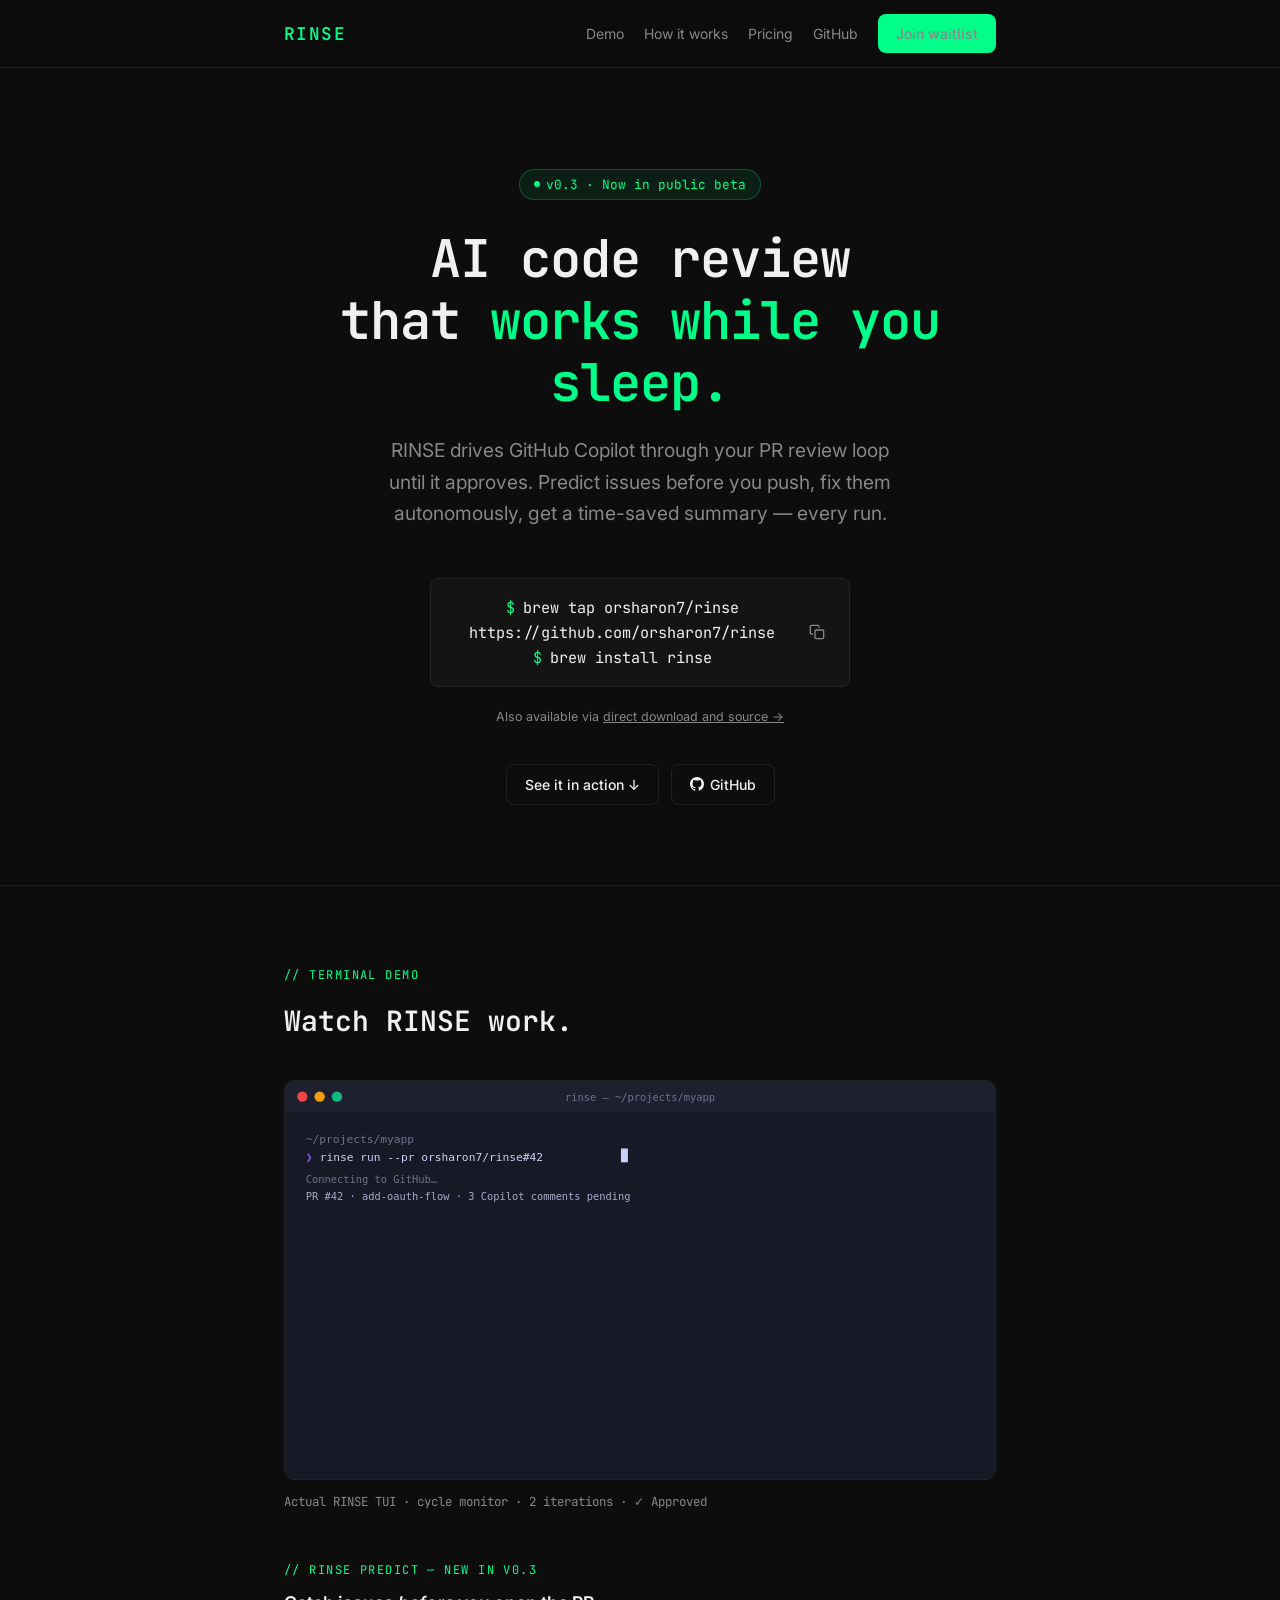
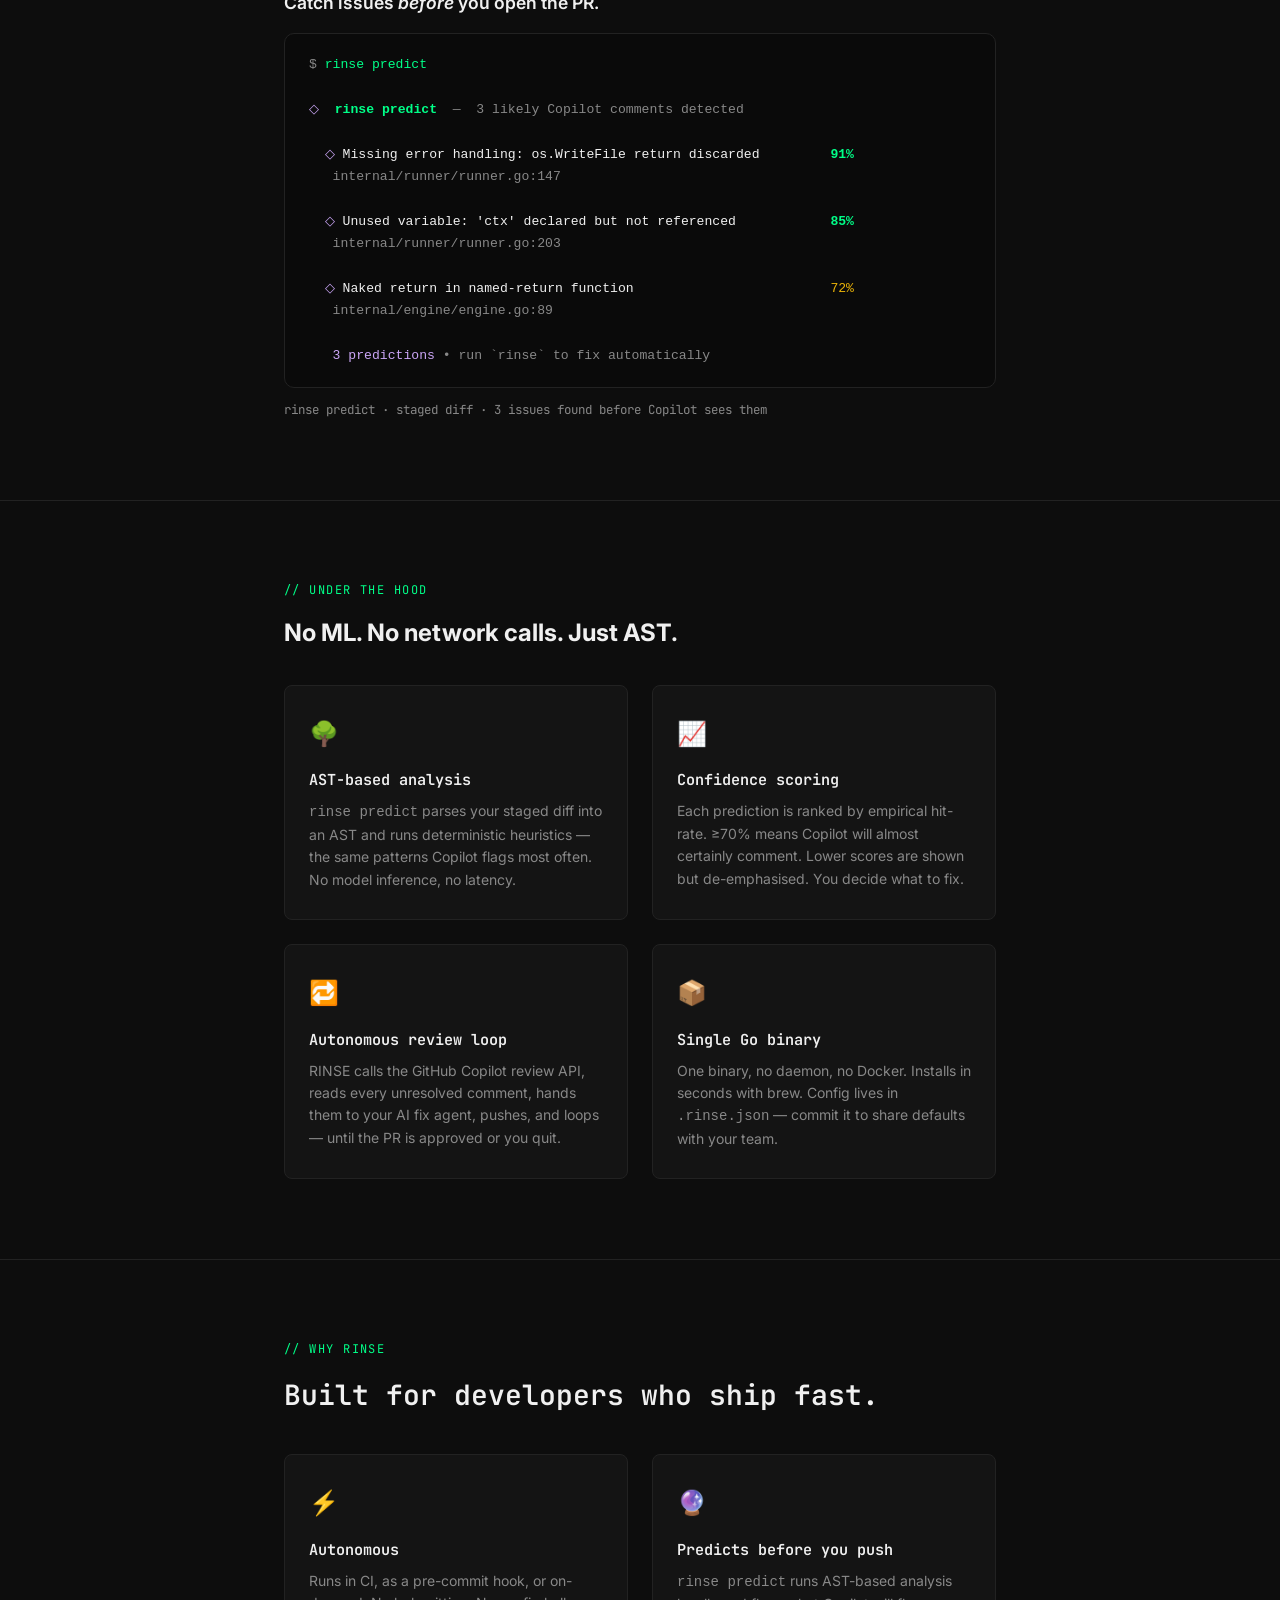
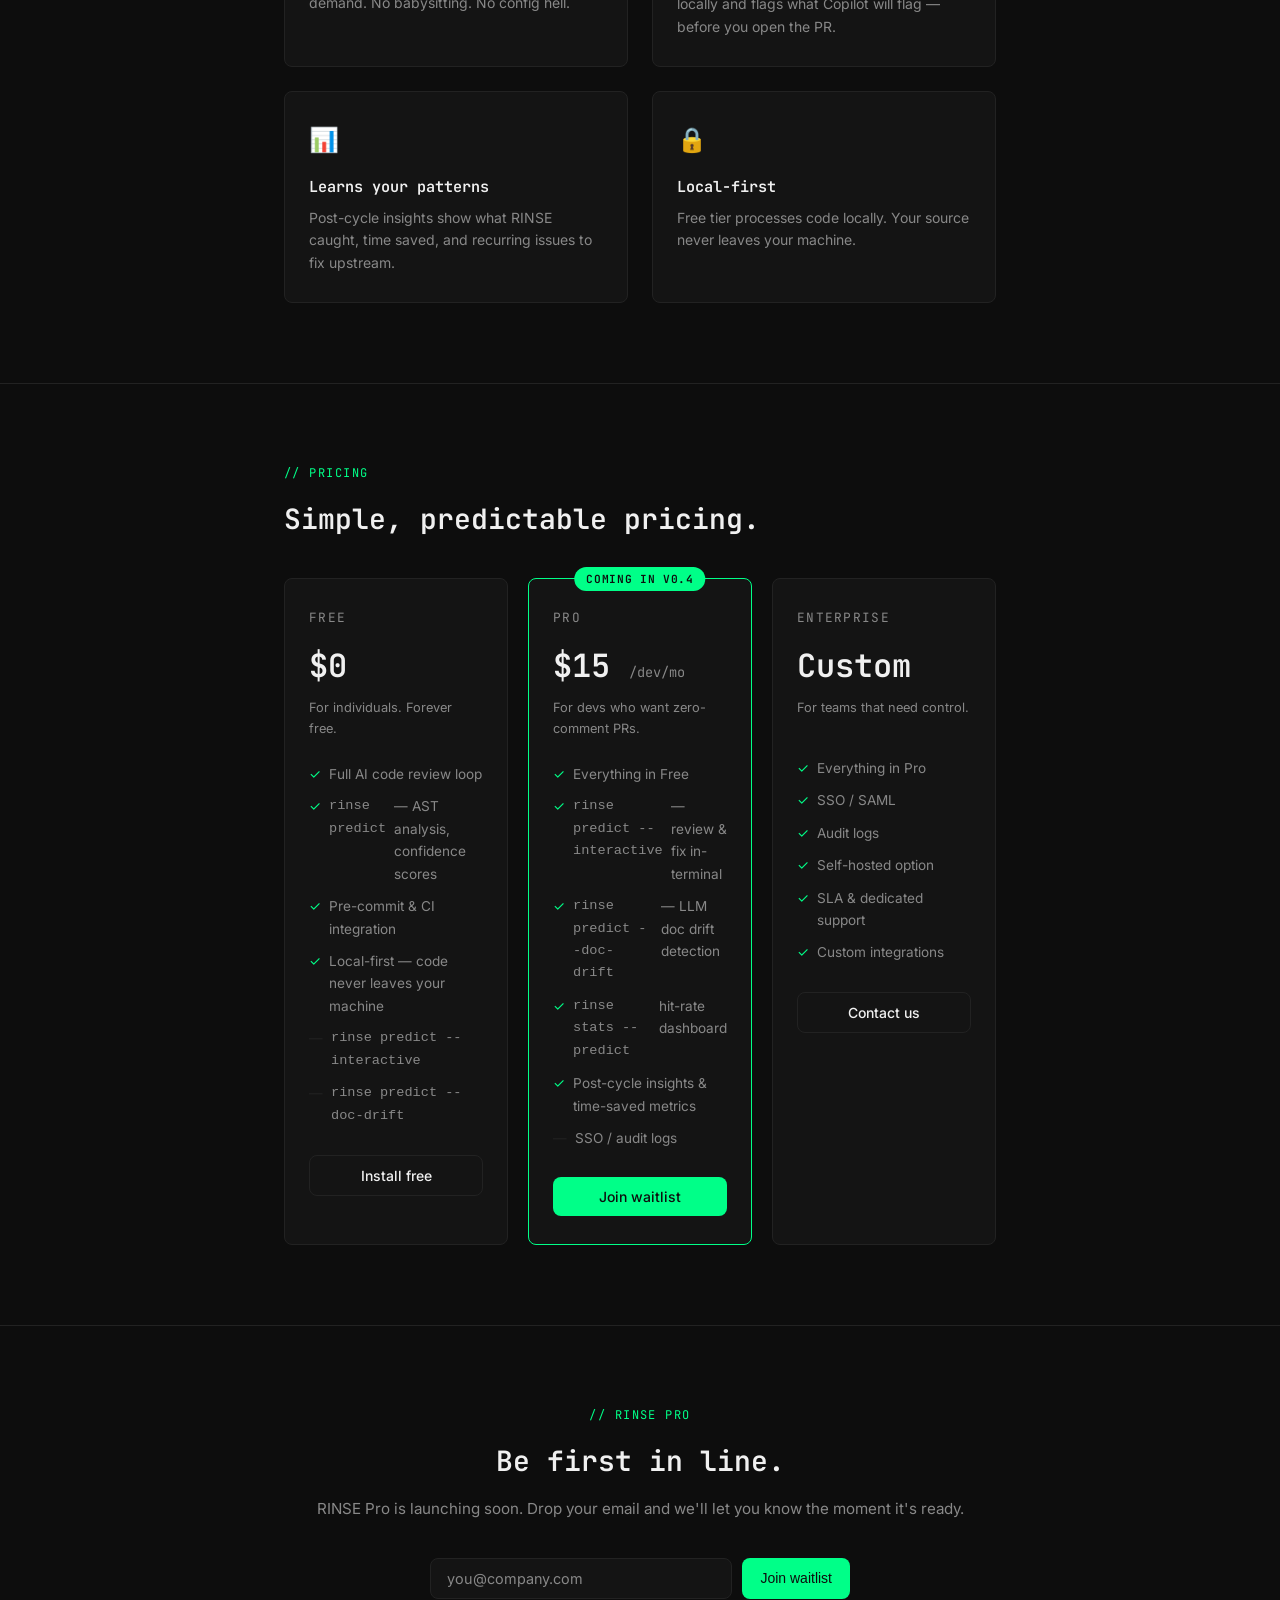
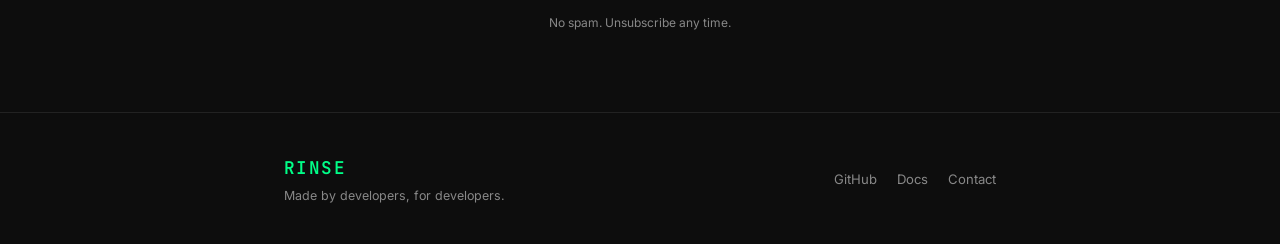
==== commit 5fca34be: "feat(landing): add technical How It Works section for HN audience 4-card technical section for HN au" ====
--- a/index.html
+++ b/index.html
@@ -20,6 +20,7 @@
   <meta name="twitter:card" content="summary" />
   <meta name="twitter:title" content="RINSE — AI code review that works while you sleep" />
   <meta name="twitter:description" content="Autonomous code review agent. Catches issues before you push, fixes them autonomously, gives you a time-saved summary. brew tap orsharon7/rinse https://github.com/orsharon7/rinse &amp;&amp; brew install rinse" />
+
   <link rel="canonical" href="https://orsharon7.github.io/rinse" />
   <script type="application/ld+json">
   {
@@ -540,6 +541,7 @@
     <a class="wordmark" href="/">RINSE</a>
     <div class="links">
       <a href="#demo" class="hide-mobile">Demo</a>
+      <a href="#how" class="hide-mobile">How it works</a>
       <a href="#pricing" class="hide-mobile">Pricing</a>
       <a href="https://github.com/orsharon7/rinse" target="_blank" rel="noopener" class="hide-mobile">GitHub</a>
       <a href="#waitlist" class="btn btn-primary">Join waitlist</a>
@@ -636,16 +638,36 @@
         rinse predict · staged diff · 3 issues found before Copilot sees them
       </p>
     </div>
-
-    <div style="margin-top: 40px; border: 1px solid rgba(0,255,136,0.2); border-radius: 8px; padding: 20px 24px; background: rgba(0,255,136,0.04);">
-      <p class="section-label" style="margin-bottom: 8px;">// coming in v0.4 — Pro</p>
-      <h3 style="font-size: 1.1rem; color: var(--text); margin-bottom: 8px; font-weight: 600;"><code>rinse predict --interactive</code> — Fix predictions in-terminal, one by one.</h3>
-      <p style="font-size: 0.88rem; color: var(--muted); line-height: 1.6;">
-        Walk through each prediction, apply or skip fixes with a single keypress, and stage clean changes — all without leaving your terminal. Shipping in v0.4 Pro.
-      </p>
-      <p style="margin-top: 12px;">
-        <a href="#waitlist" class="btn btn-outline" style="font-size: 0.82rem; padding: 6px 16px;">Join the waitlist →</a>
-      </p>
+  </div>
+</section>
+
+<!-- ───────── HOW IT WORKS ───────── -->
+<section id="how">
+  <div class="container">
+    <p class="section-label">// under the hood</p>
+    <h2>No ML. No network calls. Just AST.</h2>
+
+    <div class="why-grid" style="margin-top: 32px;">
+      <div class="why-card">
+        <div class="why-icon">🌳</div>
+        <h3>AST-based analysis</h3>
+        <p><code>rinse predict</code> parses your staged diff into an AST and runs deterministic heuristics — the same patterns Copilot flags most often. No model inference, no latency.</p>
+      </div>
+      <div class="why-card">
+        <div class="why-icon">📈</div>
+        <h3>Confidence scoring</h3>
+        <p>Each prediction is ranked by empirical hit-rate. ≥70% means Copilot will almost certainly comment. Lower scores are shown but de-emphasised. You decide what to fix.</p>
+      </div>
+      <div class="why-card">
+        <div class="why-icon">🔁</div>
+        <h3>Autonomous review loop</h3>
+        <p>RINSE calls the GitHub Copilot review API, reads every unresolved comment, hands them to your AI fix agent, pushes, and loops — until the PR is approved or you quit.</p>
+      </div>
+      <div class="why-card">
+        <div class="why-icon">📦</div>
+        <h3>Single Go binary</h3>
+        <p>One binary, no daemon, no Docker. Installs in seconds with brew. Config lives in <code>.rinse.json</code> — commit it to share defaults with your team.</p>
+      </div>
     </div>
   </div>
 </section>
@@ -707,7 +729,7 @@
 
       <!-- Pro -->
       <div class="pricing-card featured">
-        <span class="featured-badge">v0.4 — Pro</span>
+        <span class="featured-badge">Coming in v0.4</span>
         <p class="plan-name">Pro</p>
         <p class="plan-price">$15 <span class="period">/dev/mo</span></p>
         <p class="plan-desc">For devs who want zero-comment PRs.</p>
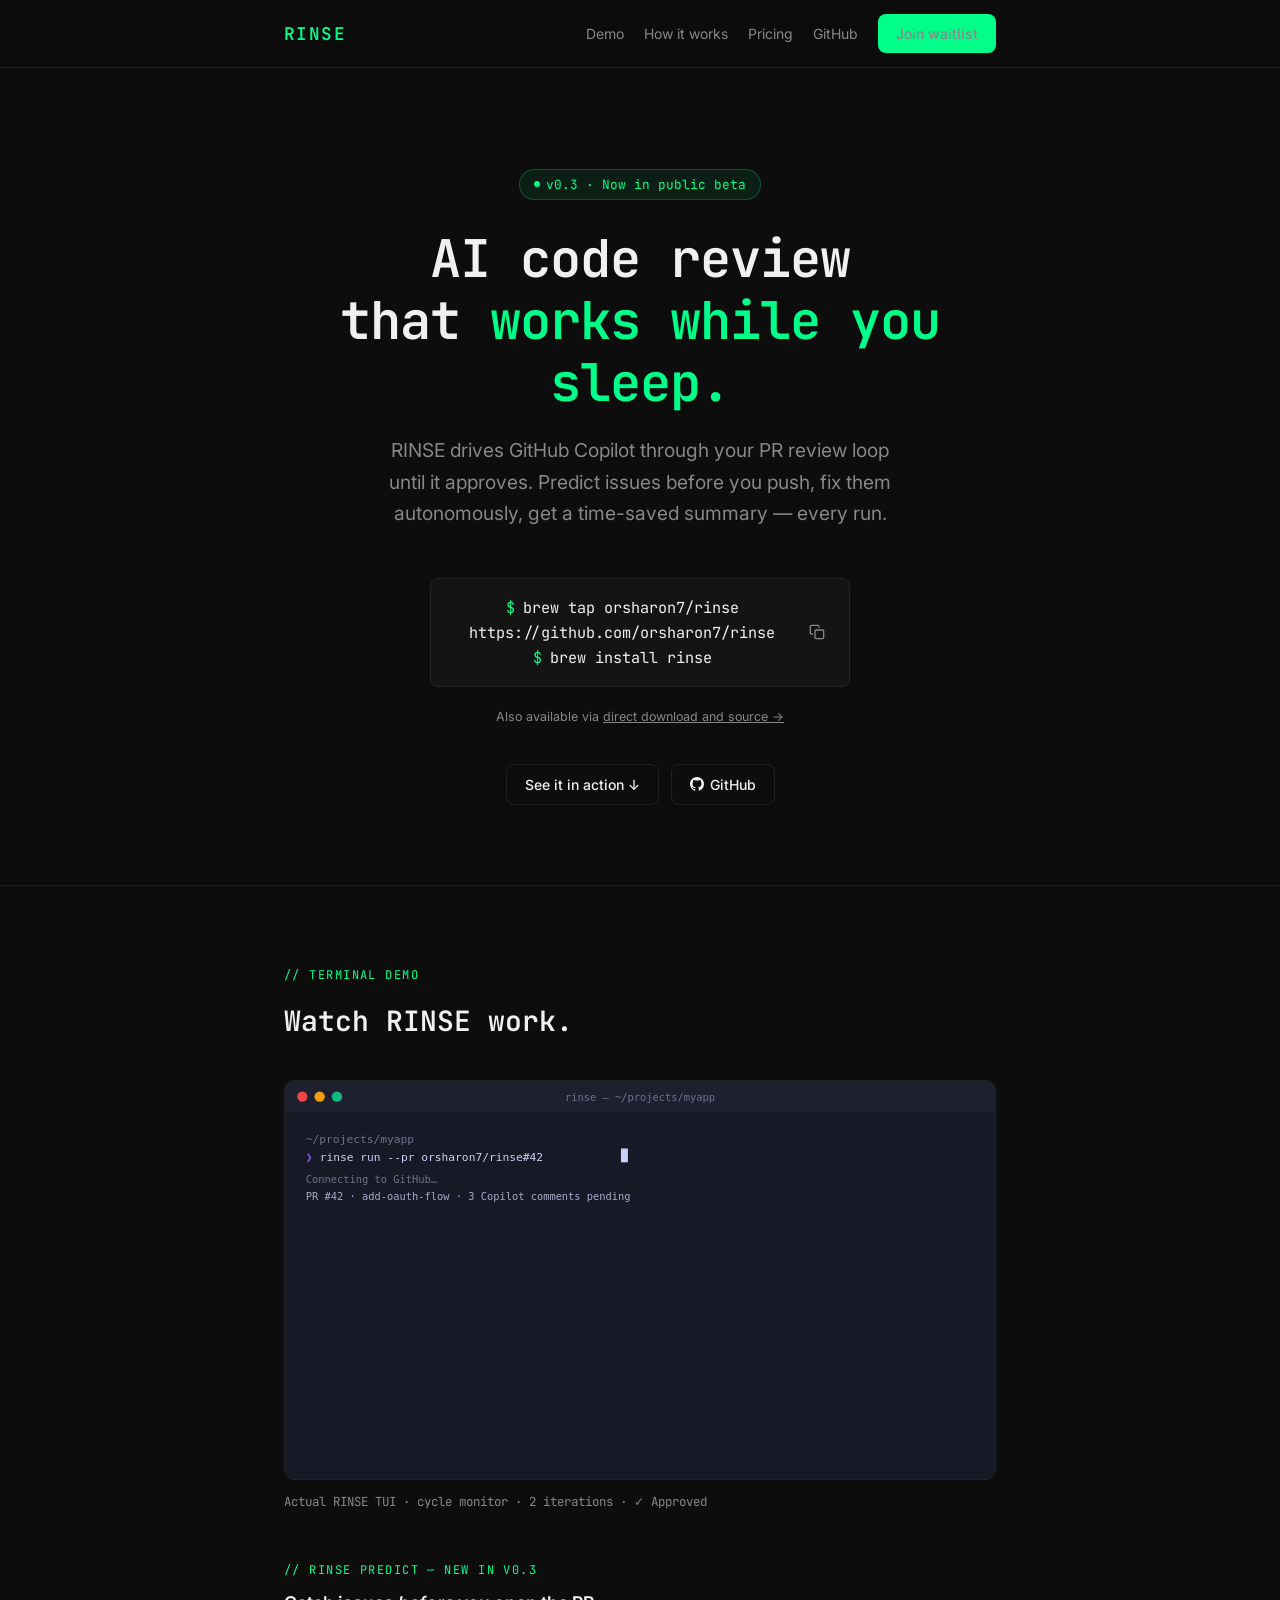
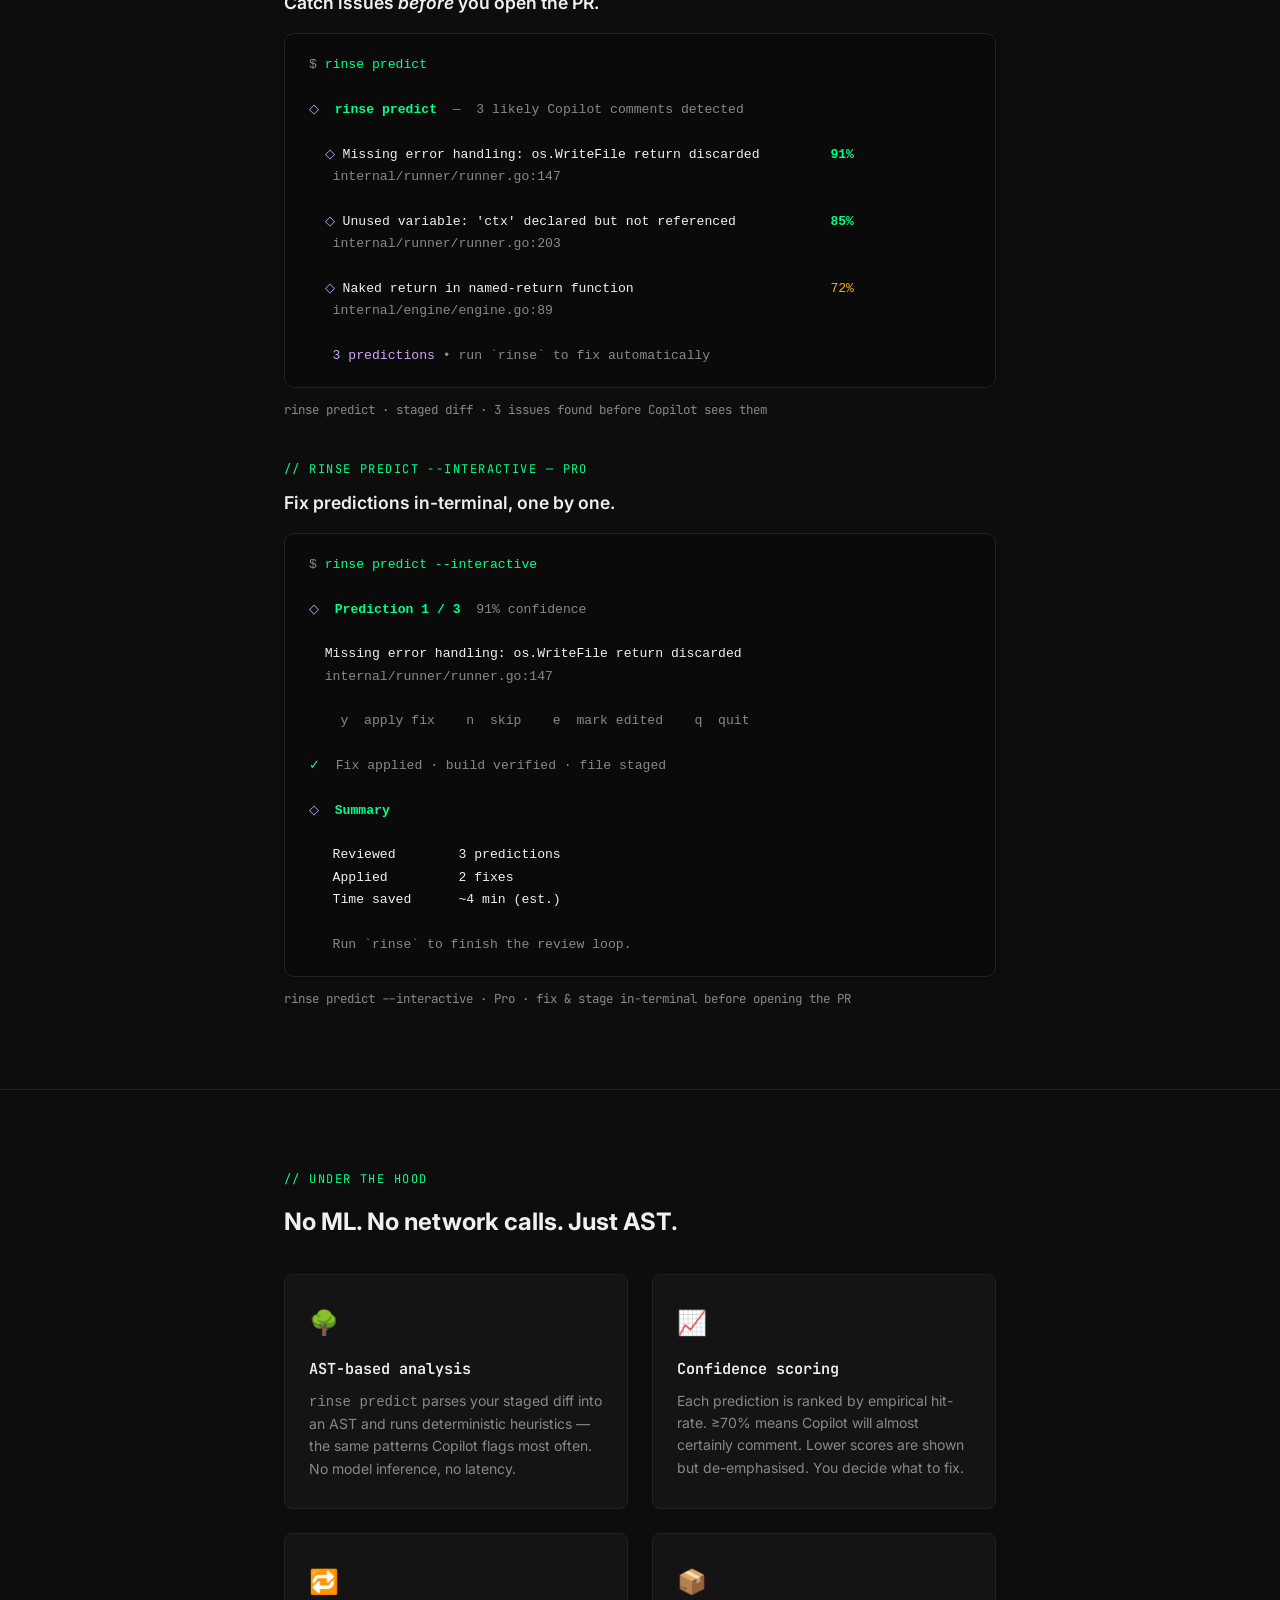
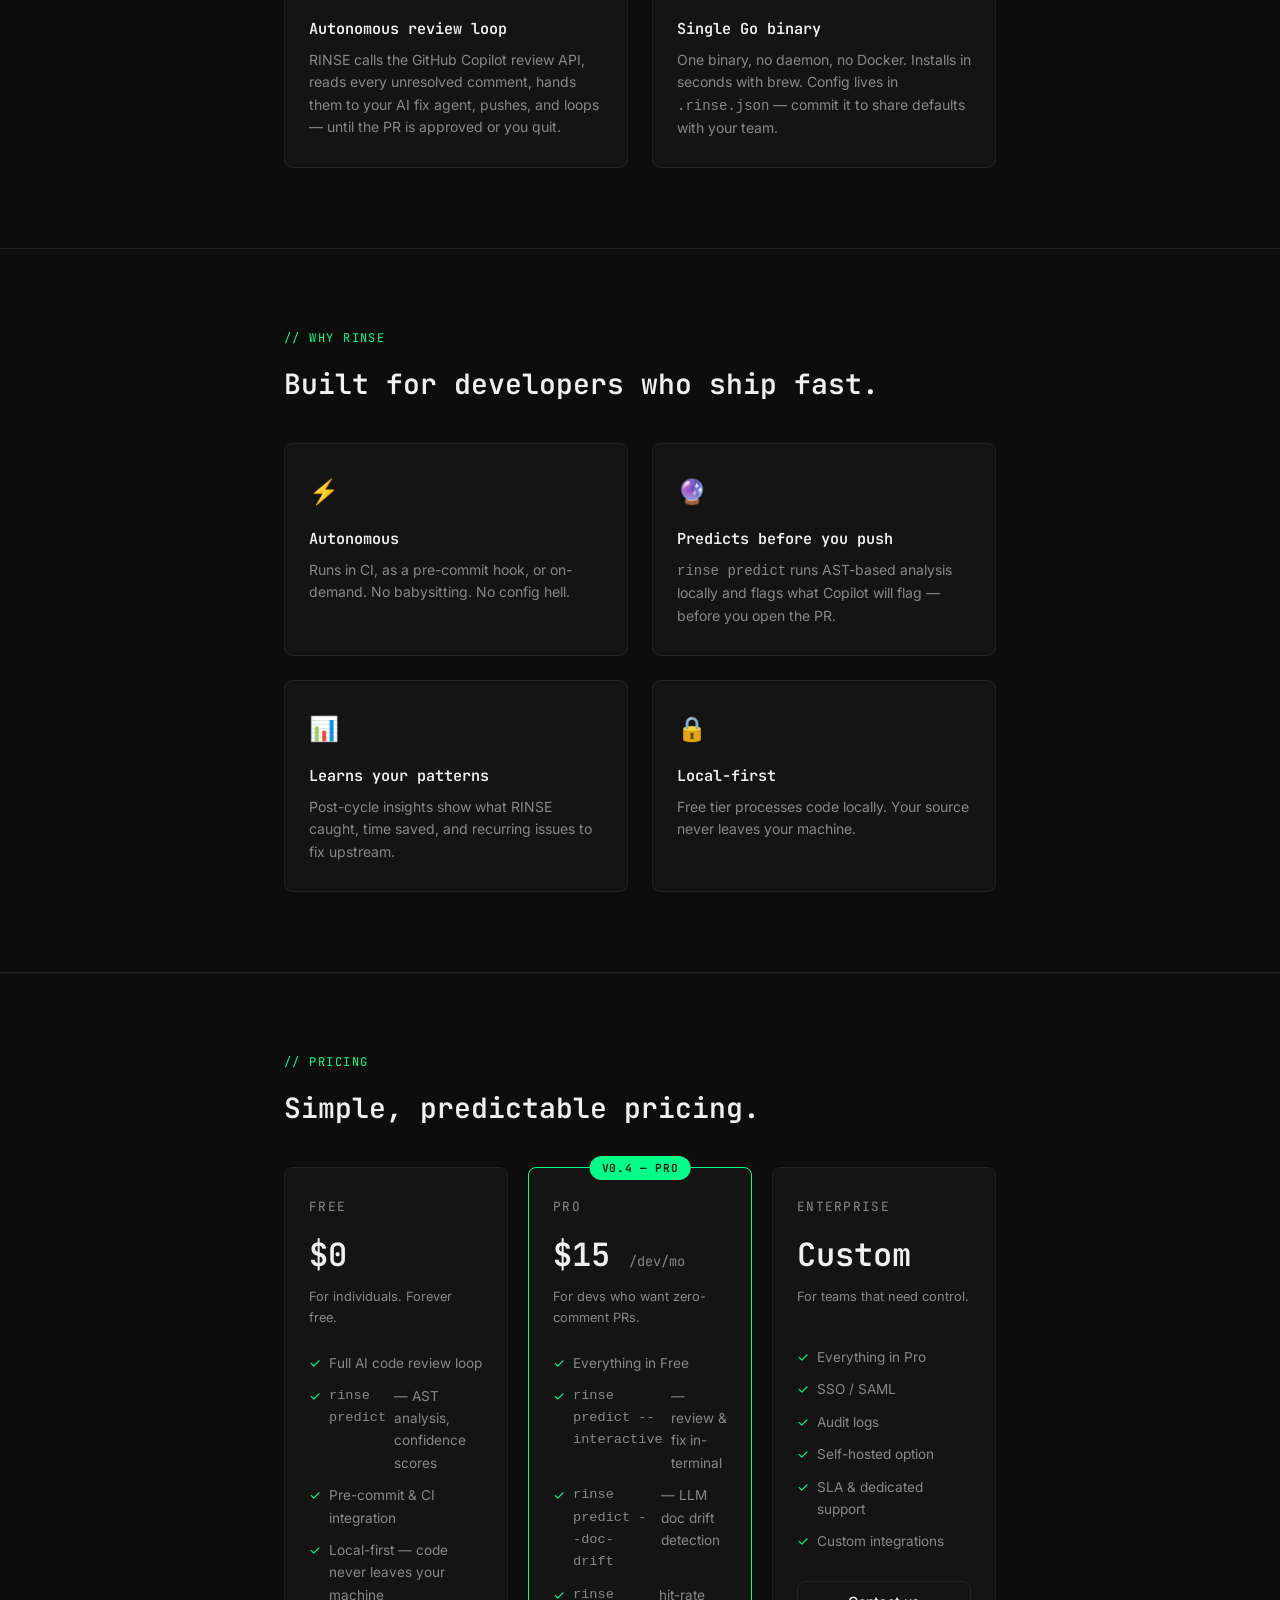
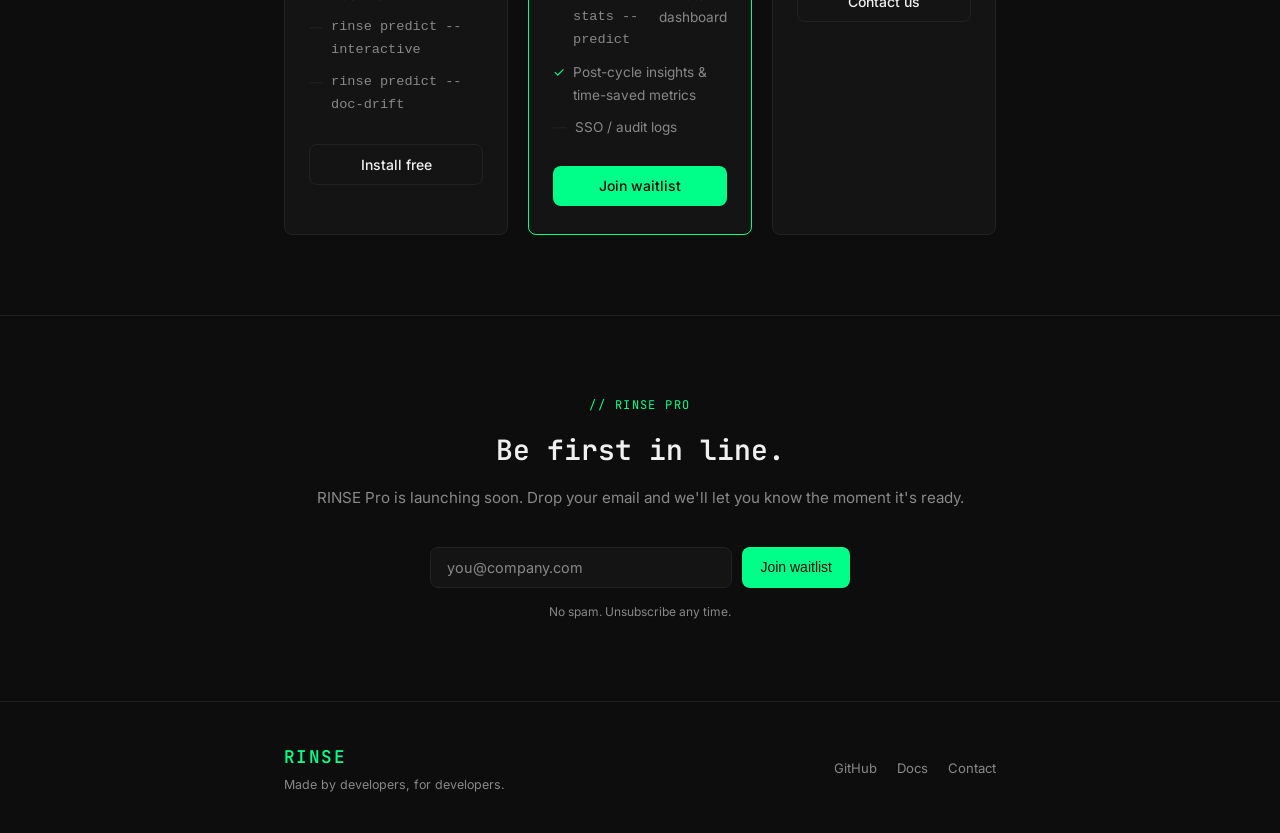
==== commit 7ea55dc7: "docs(help): document -i alias and --json mutex for rinse predict --interactive (#177) * feat(landing" ====
--- a/index.html
+++ b/index.html
@@ -638,6 +638,34 @@
         rinse predict · staged diff · 3 issues found before Copilot sees them
       </p>
     </div>
+
+    <div style="margin-top: 40px;">
+      <p class="section-label" style="margin-bottom: 8px;">// rinse predict --interactive — Pro</p>
+      <h3 style="font-size: 1.1rem; color: var(--text); margin-bottom: 16px; font-weight: 600;">Fix predictions in-terminal, one by one.</h3>
+      <div class="terminal" style="text-align: left; padding: 20px 24px;">
+        <pre style="margin: 0; font-size: 0.82rem; line-height: 1.7; color: var(--text); overflow-x: auto;"><span style="color:var(--muted)">$ </span><span style="color:var(--green)">rinse predict --interactive</span>
+
+<span style="color:#cba6f7">◇</span>  <span style="color:var(--green); font-weight:600">Prediction 1 / 3</span>  <span style="color:var(--muted)">91% confidence</span>
+
+  <span style="color:var(--text)">Missing error handling: os.WriteFile return discarded</span>
+  <span style="color:var(--muted)">internal/runner/runner.go:147</span>
+
+  <span style="color:var(--muted)">  y  apply fix    n  skip    e  mark edited    q  quit</span>
+
+<span style="color:var(--green)">✓</span>  <span style="color:var(--muted)">Fix applied · build verified · file staged</span>
+
+<span style="color:#cba6f7">◇</span>  <span style="color:var(--green); font-weight:600">Summary</span>
+
+   Reviewed        3 predictions
+   Applied         2 fixes
+   Time saved      ~4 min (est.)
+
+   <span style="color:var(--muted)">Run `rinse` to finish the review loop.</span></pre>
+      </div>
+      <p style="font-size: 0.78rem; color: var(--muted); margin-top: 12px; font-family: var(--font-mono);">
+        rinse predict --interactive · Pro · fix &amp; stage in-terminal before opening the PR
+      </p>
+    </div>
   </div>
 </section>
 
@@ -729,7 +757,7 @@
 
       <!-- Pro -->
       <div class="pricing-card featured">
-        <span class="featured-badge">Coming in v0.4</span>
+        <span class="featured-badge">v0.4 — Pro</span>
         <p class="plan-name">Pro</p>
         <p class="plan-price">$15 <span class="period">/dev/mo</span></p>
         <p class="plan-desc">For devs who want zero-comment PRs.</p>
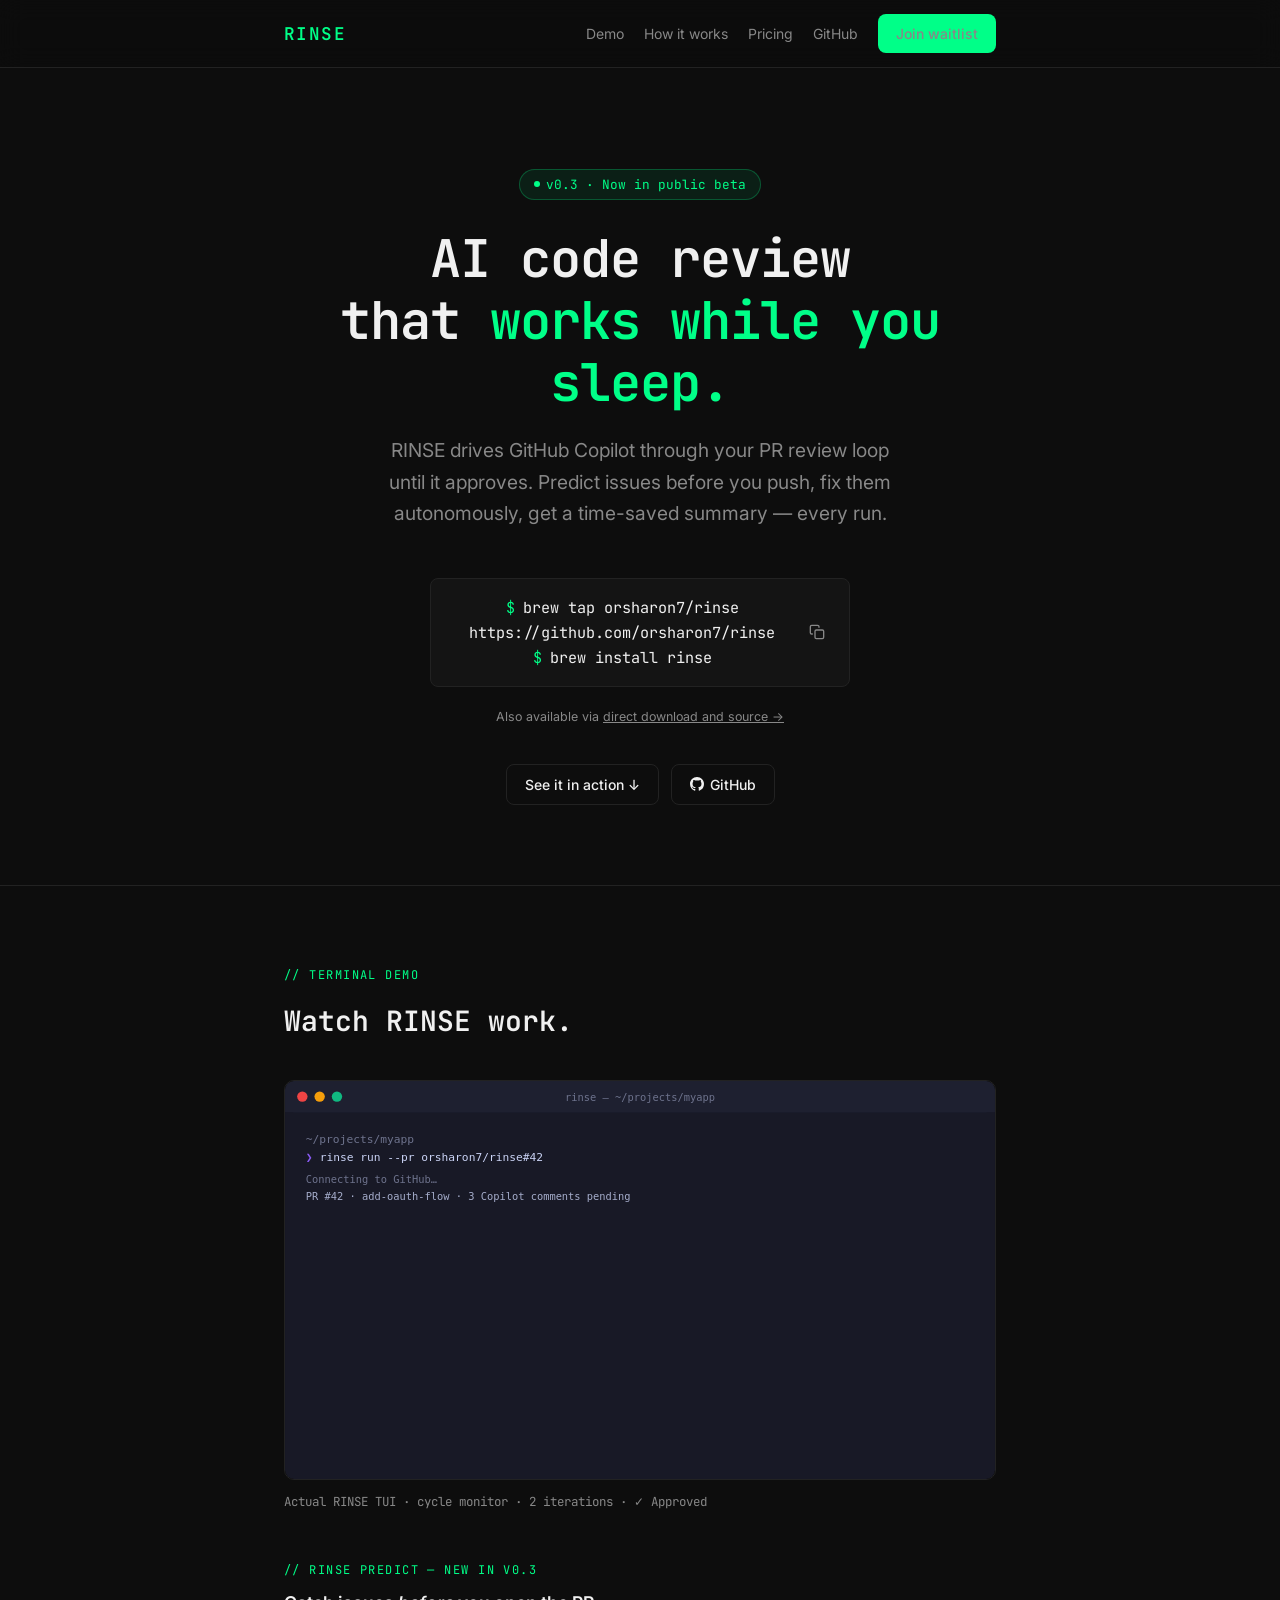
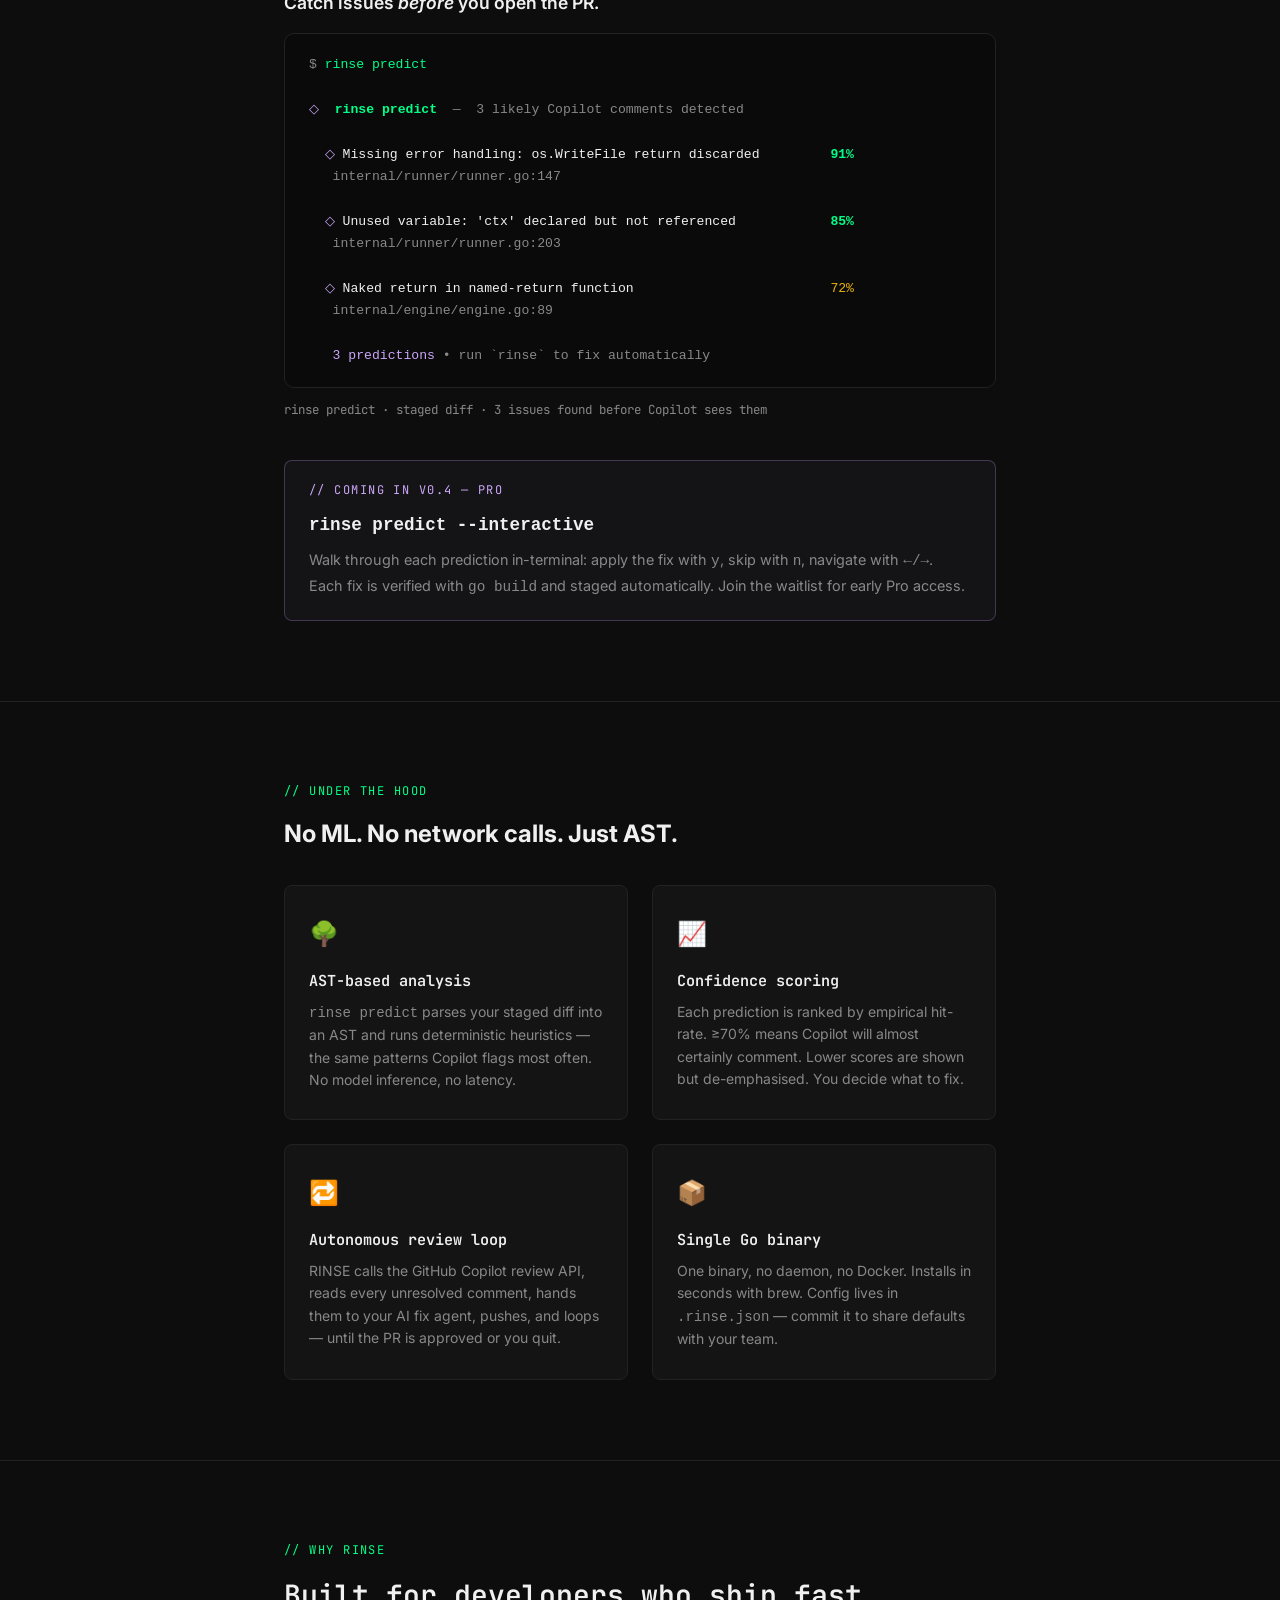
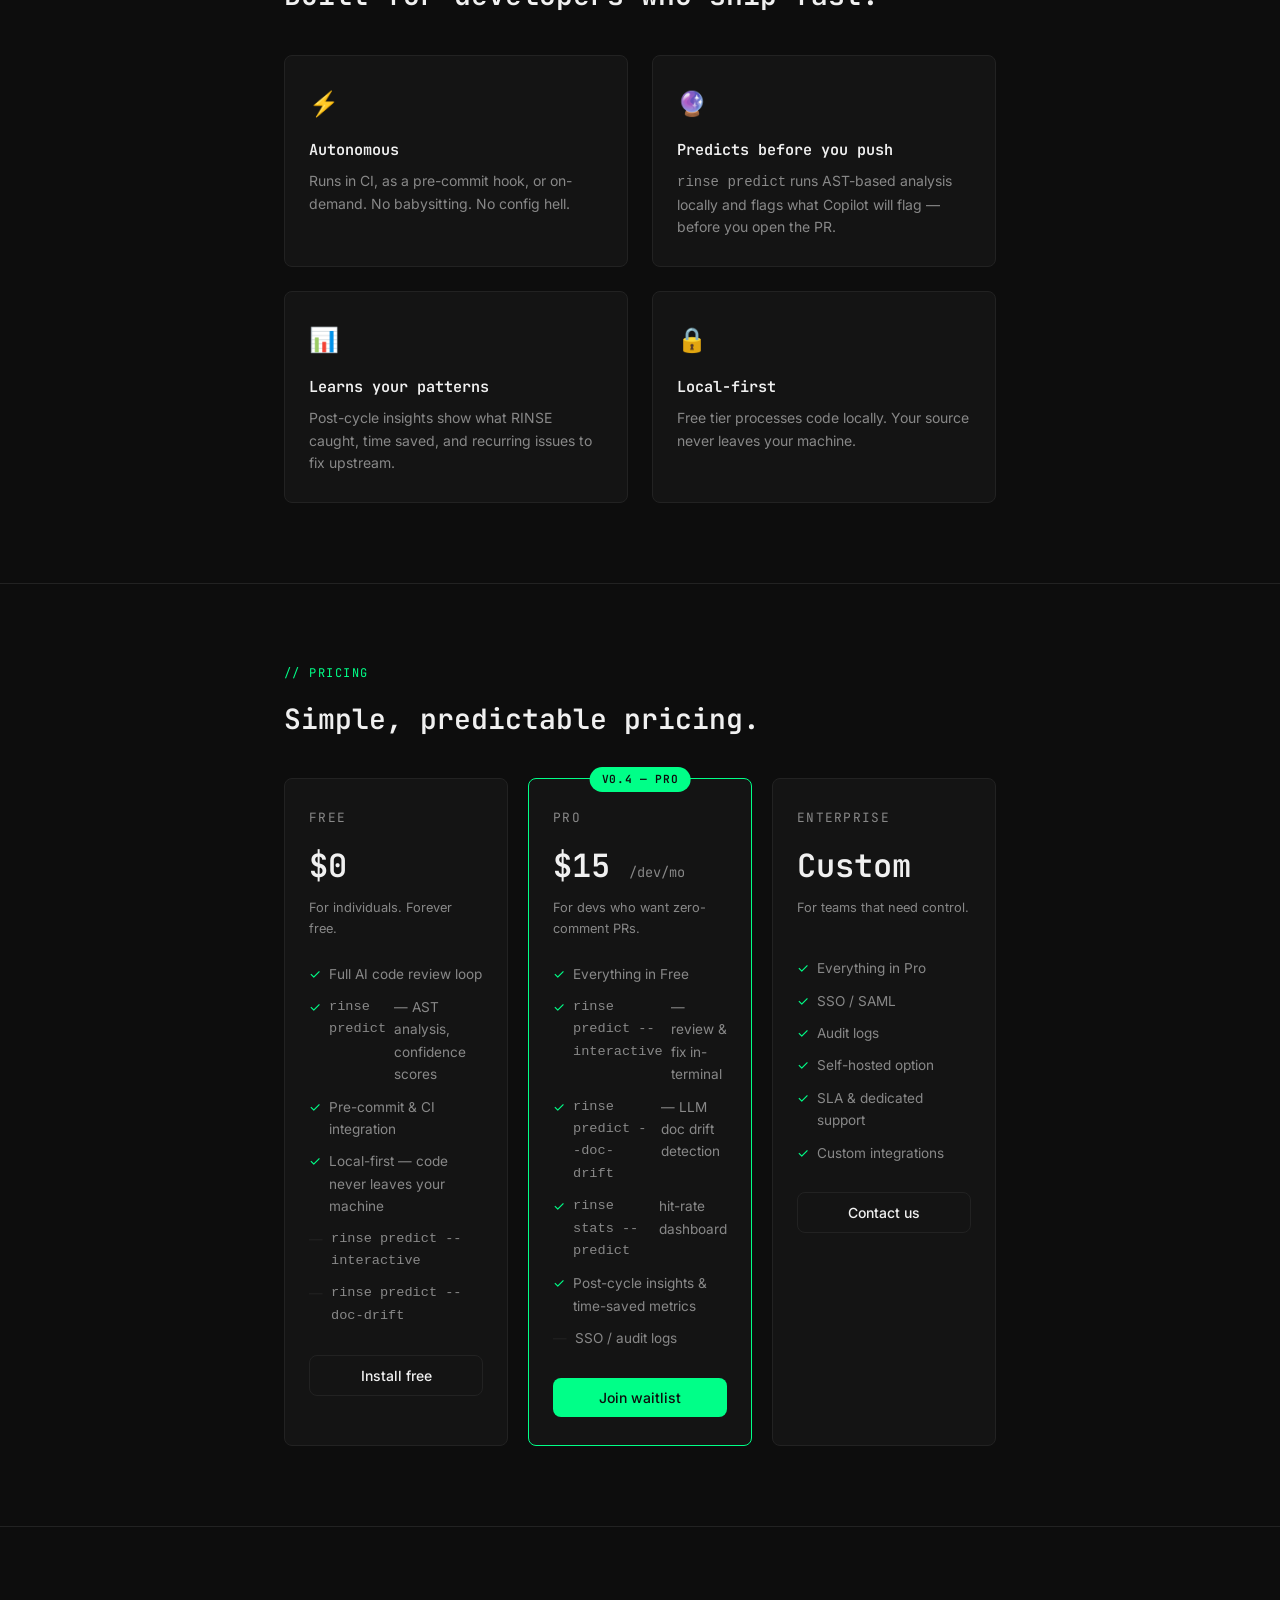
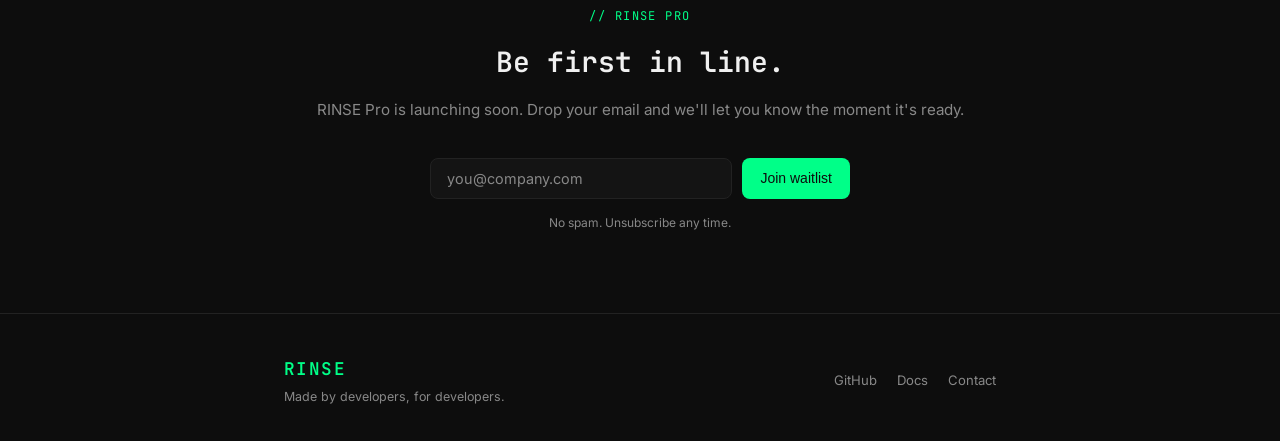
==== commit 96f56835: "fix(landing): remove fake --interactive demo, replace with honest coming-soon callout The terminal d" ====
--- a/index.html
+++ b/index.html
@@ -639,32 +639,10 @@
       </p>
     </div>
 
-    <div style="margin-top: 40px;">
-      <p class="section-label" style="margin-bottom: 8px;">// rinse predict --interactive — Pro</p>
-      <h3 style="font-size: 1.1rem; color: var(--text); margin-bottom: 16px; font-weight: 600;">Fix predictions in-terminal, one by one.</h3>
-      <div class="terminal" style="text-align: left; padding: 20px 24px;">
-        <pre style="margin: 0; font-size: 0.82rem; line-height: 1.7; color: var(--text); overflow-x: auto;"><span style="color:var(--muted)">$ </span><span style="color:var(--green)">rinse predict --interactive</span>
-
-<span style="color:#cba6f7">◇</span>  <span style="color:var(--green); font-weight:600">Prediction 1 / 3</span>  <span style="color:var(--muted)">91% confidence</span>
-
-  <span style="color:var(--text)">Missing error handling: os.WriteFile return discarded</span>
-  <span style="color:var(--muted)">internal/runner/runner.go:147</span>
-
-  <span style="color:var(--muted)">  y  apply fix    n  skip    e  mark edited    q  quit</span>
-
-<span style="color:var(--green)">✓</span>  <span style="color:var(--muted)">Fix applied · build verified · file staged</span>
-
-<span style="color:#cba6f7">◇</span>  <span style="color:var(--green); font-weight:600">Summary</span>
-
-   Reviewed        3 predictions
-   Applied         2 fixes
-   Time saved      ~4 min (est.)
-
-   <span style="color:var(--muted)">Run `rinse` to finish the review loop.</span></pre>
-      </div>
-      <p style="font-size: 0.78rem; color: var(--muted); margin-top: 12px; font-family: var(--font-mono);">
-        rinse predict --interactive · Pro · fix &amp; stage in-terminal before opening the PR
-      </p>
+    <div style="margin-top: 40px; padding: 20px 24px; border: 1px solid rgba(203,166,247,0.25); border-radius: 8px; background: rgba(203,166,247,0.04);">
+      <p class="section-label" style="margin-bottom: 8px; color: #cba6f7;">// coming in v0.4 — Pro</p>
+      <h3 style="font-size: 1.1rem; color: var(--text); margin-bottom: 8px; font-weight: 600;"><code>rinse predict --interactive</code></h3>
+      <p style="font-size: 0.9rem; color: var(--muted); margin: 0;">Walk through each prediction in-terminal: apply the fix with <code>y</code>, skip with <code>n</code>, navigate with <code>←/→</code>. Each fix is verified with <code>go build</code> and staged automatically. Join the waitlist for early Pro access.</p>
     </div>
   </div>
 </section>
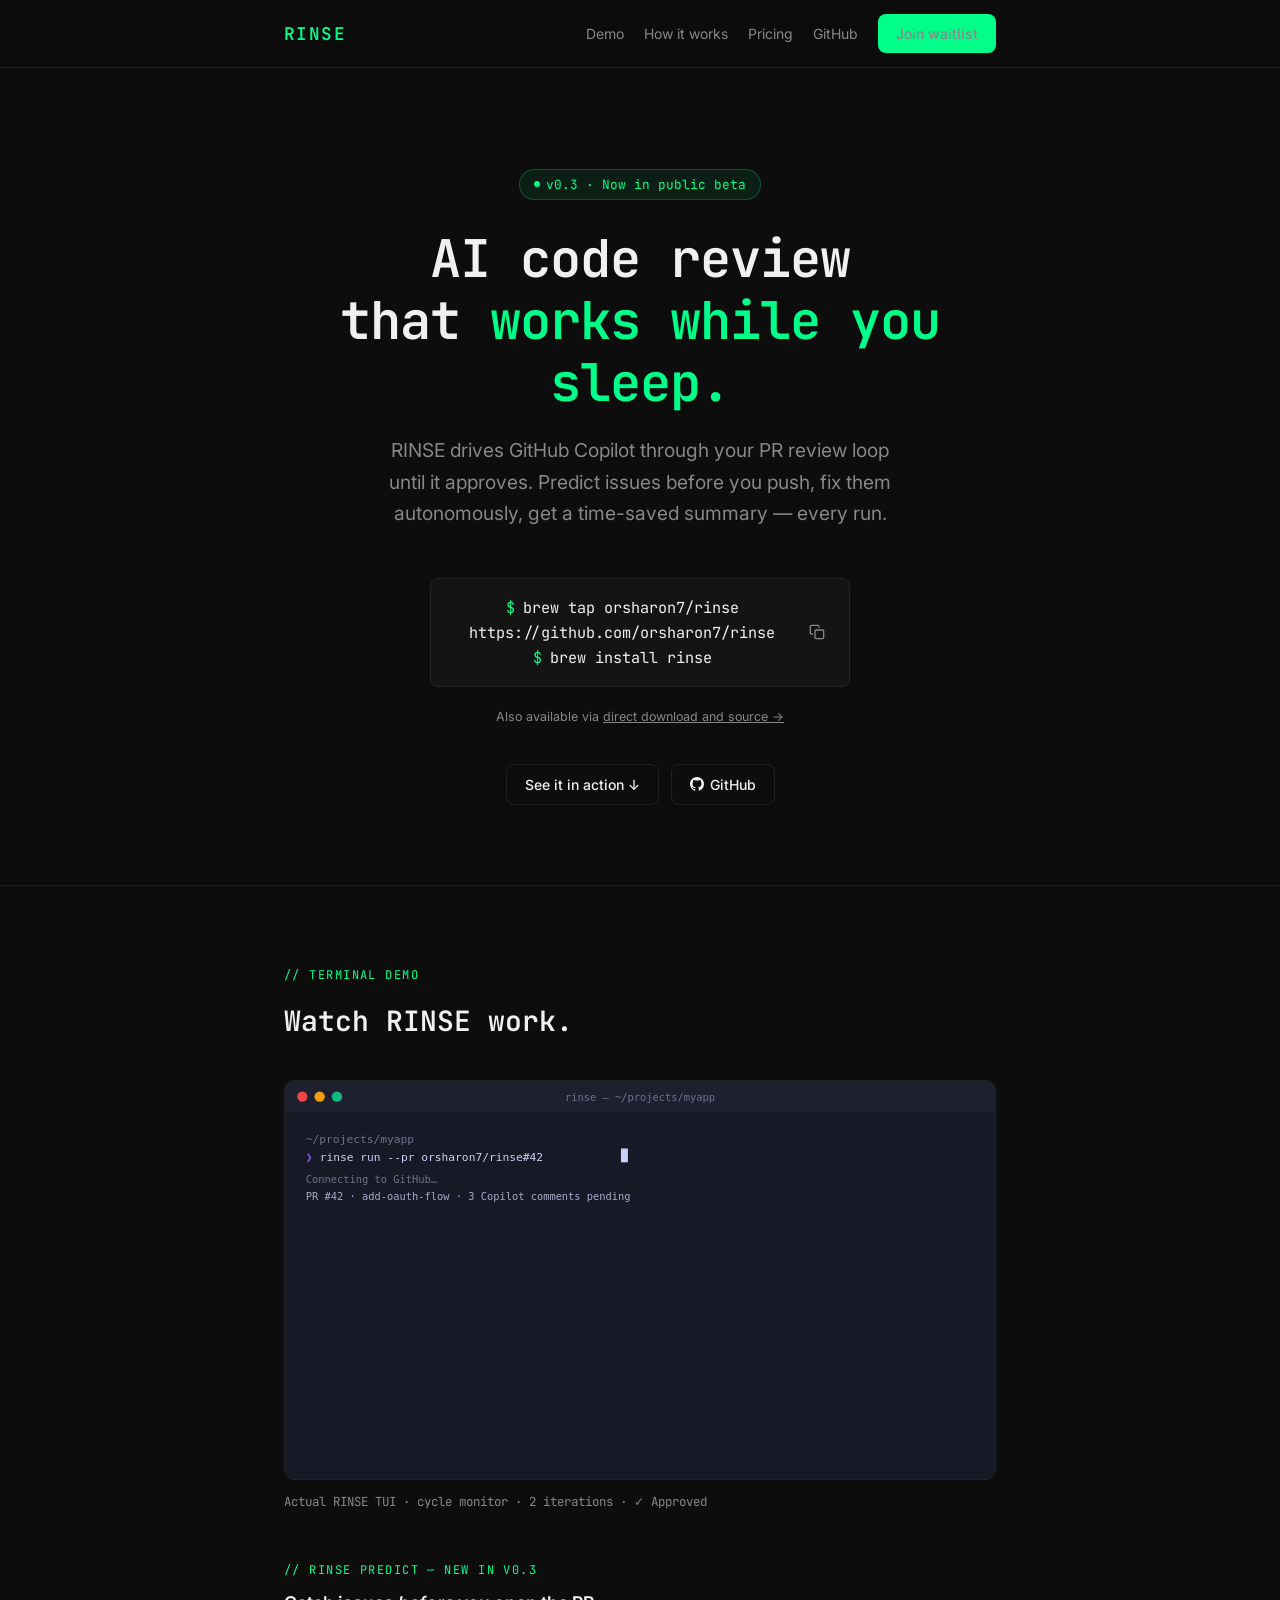
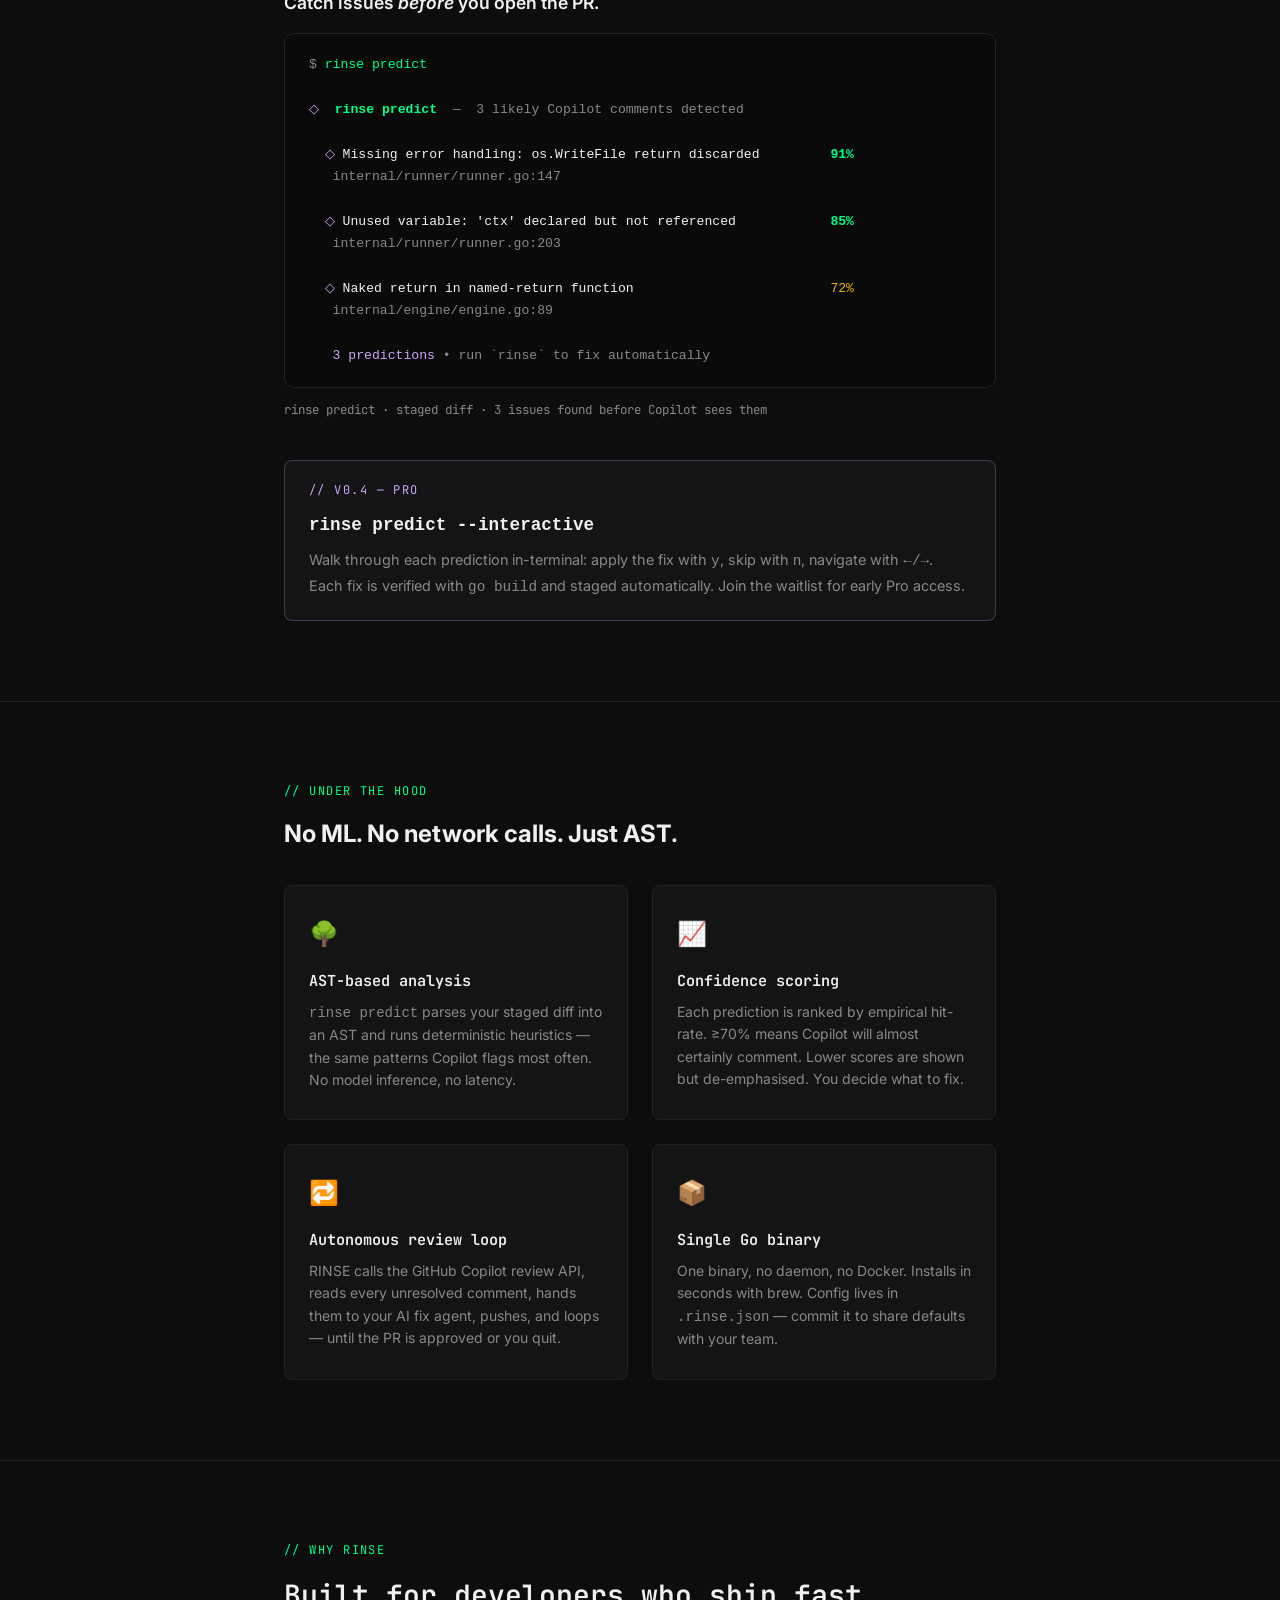
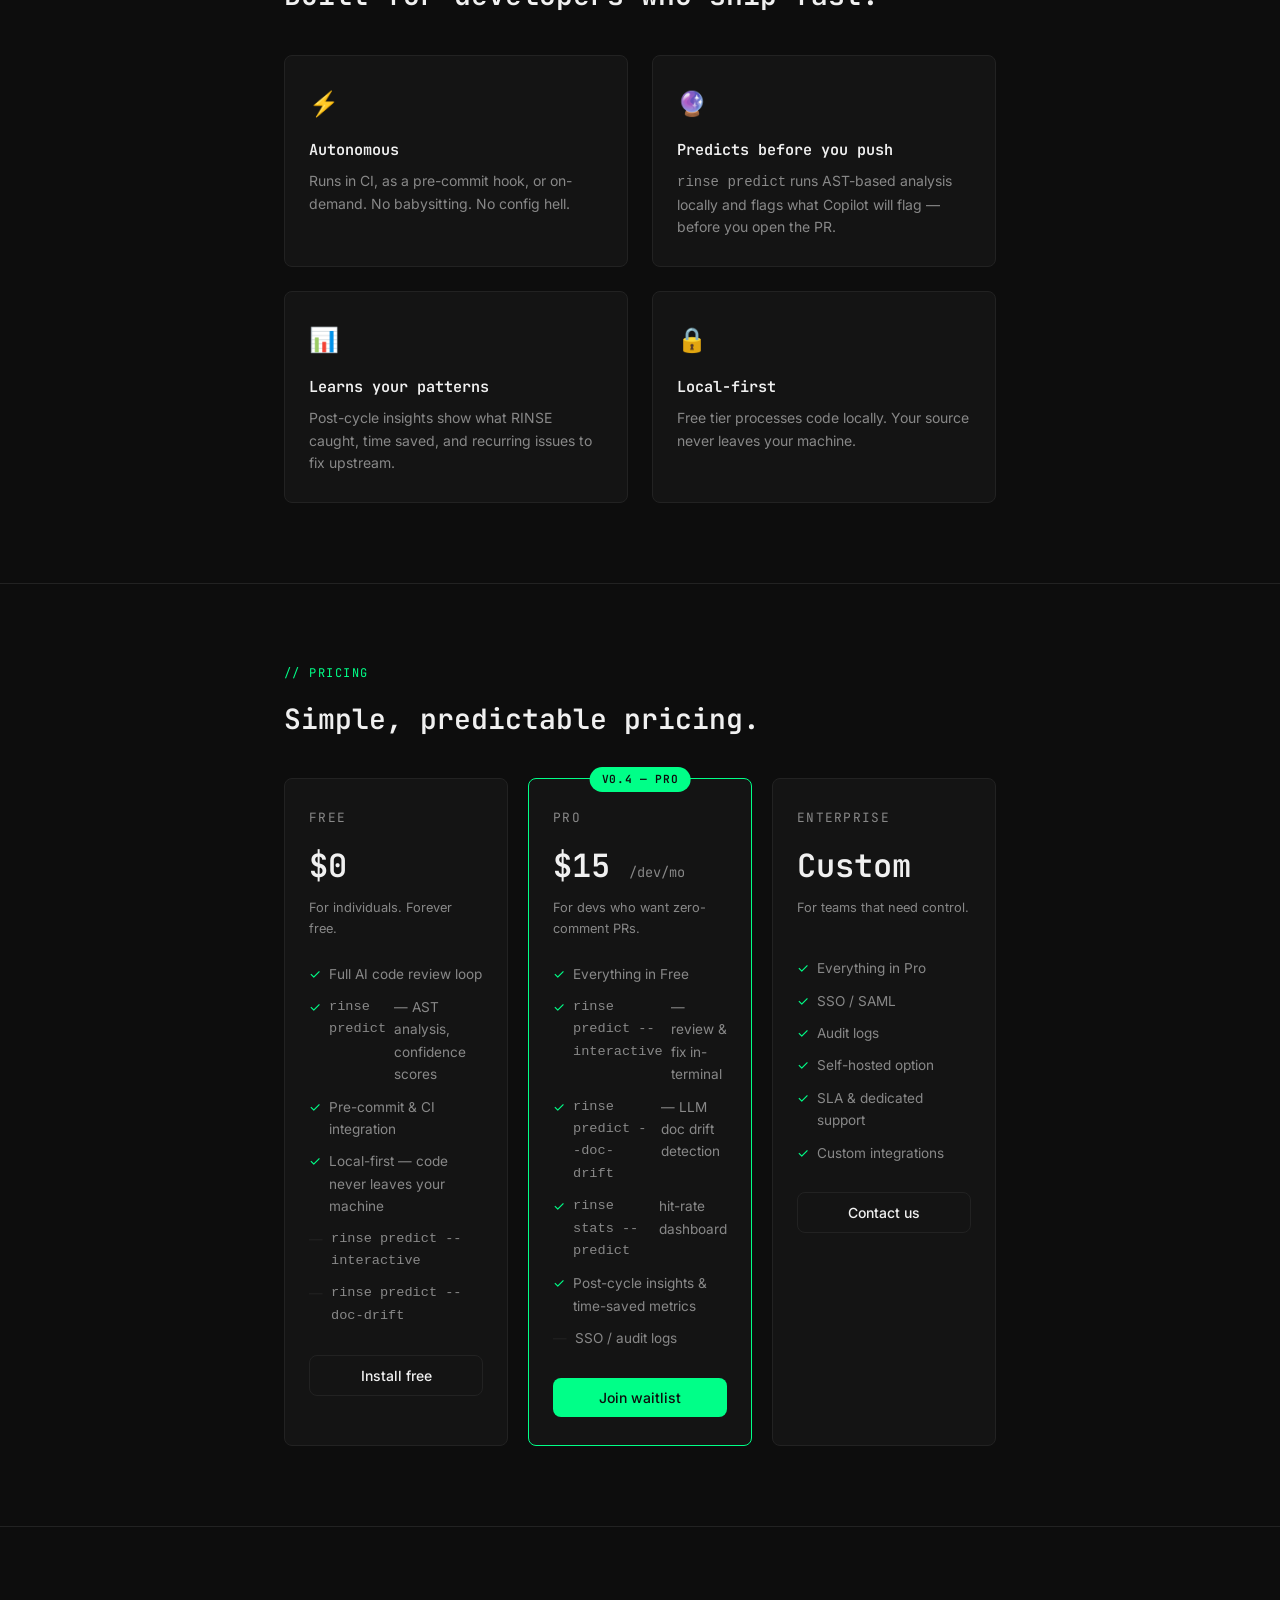
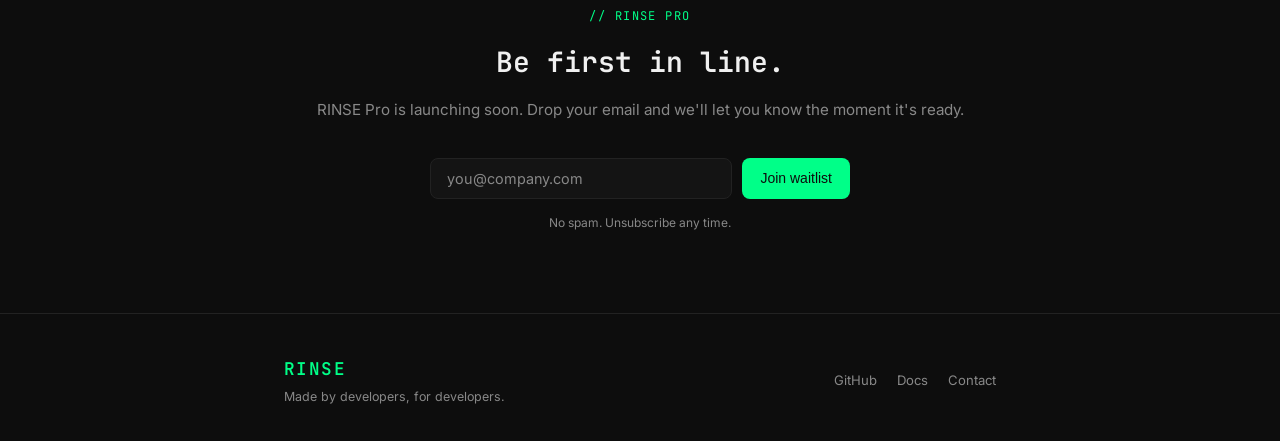
==== commit 35dc5ca8: "fix: update label from "coming in v0.4" to "v0.4" since --interactive shipped Co-Authored-By: Paperc" ====
--- a/index.html
+++ b/index.html
@@ -640,7 +640,7 @@
     </div>
 
     <div style="margin-top: 40px; padding: 20px 24px; border: 1px solid rgba(203,166,247,0.25); border-radius: 8px; background: rgba(203,166,247,0.04);">
-      <p class="section-label" style="margin-bottom: 8px; color: #cba6f7;">// coming in v0.4 — Pro</p>
+      <p class="section-label" style="margin-bottom: 8px; color: #cba6f7;">// v0.4 — Pro</p>
       <h3 style="font-size: 1.1rem; color: var(--text); margin-bottom: 8px; font-weight: 600;"><code>rinse predict --interactive</code></h3>
       <p style="font-size: 0.9rem; color: var(--muted); margin: 0;">Walk through each prediction in-terminal: apply the fix with <code>y</code>, skip with <code>n</code>, navigate with <code>←/→</code>. Each fix is verified with <code>go build</code> and staged automatically. Join the waitlist for early Pro access.</p>
     </div>
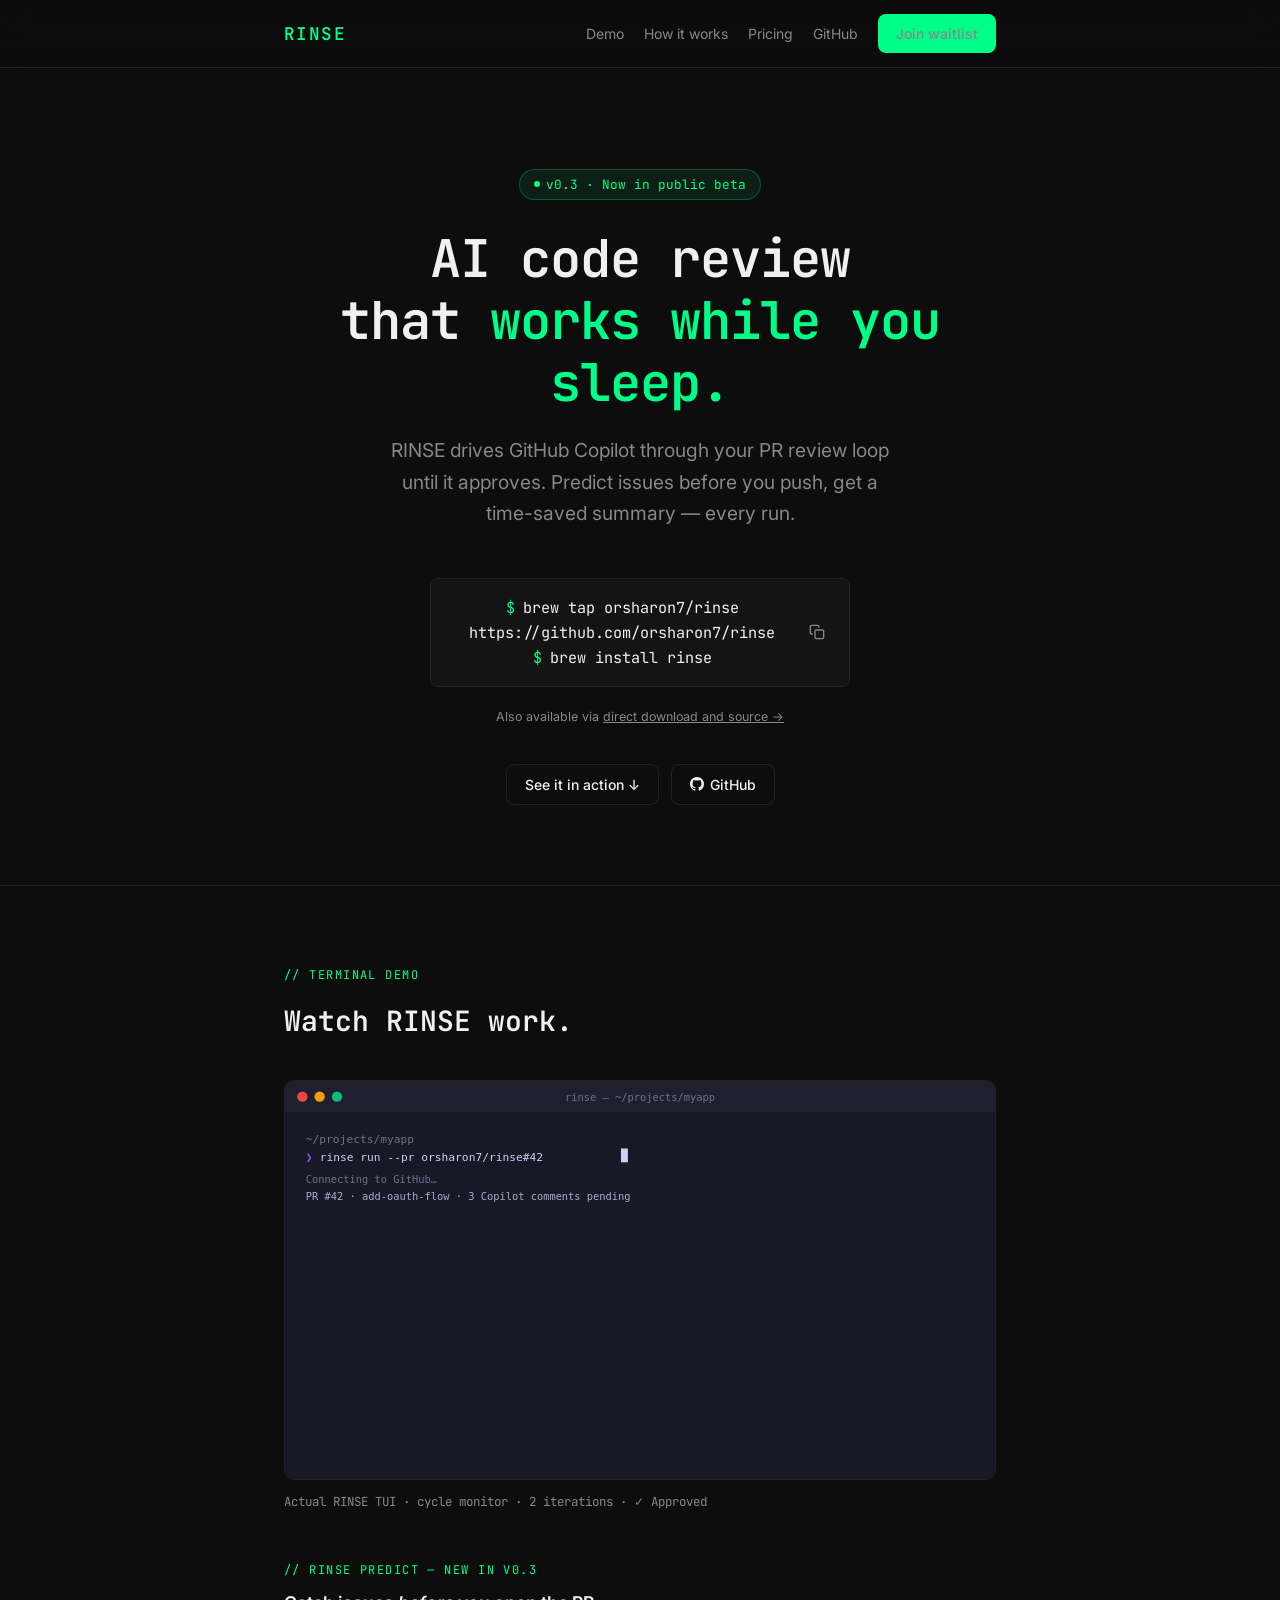
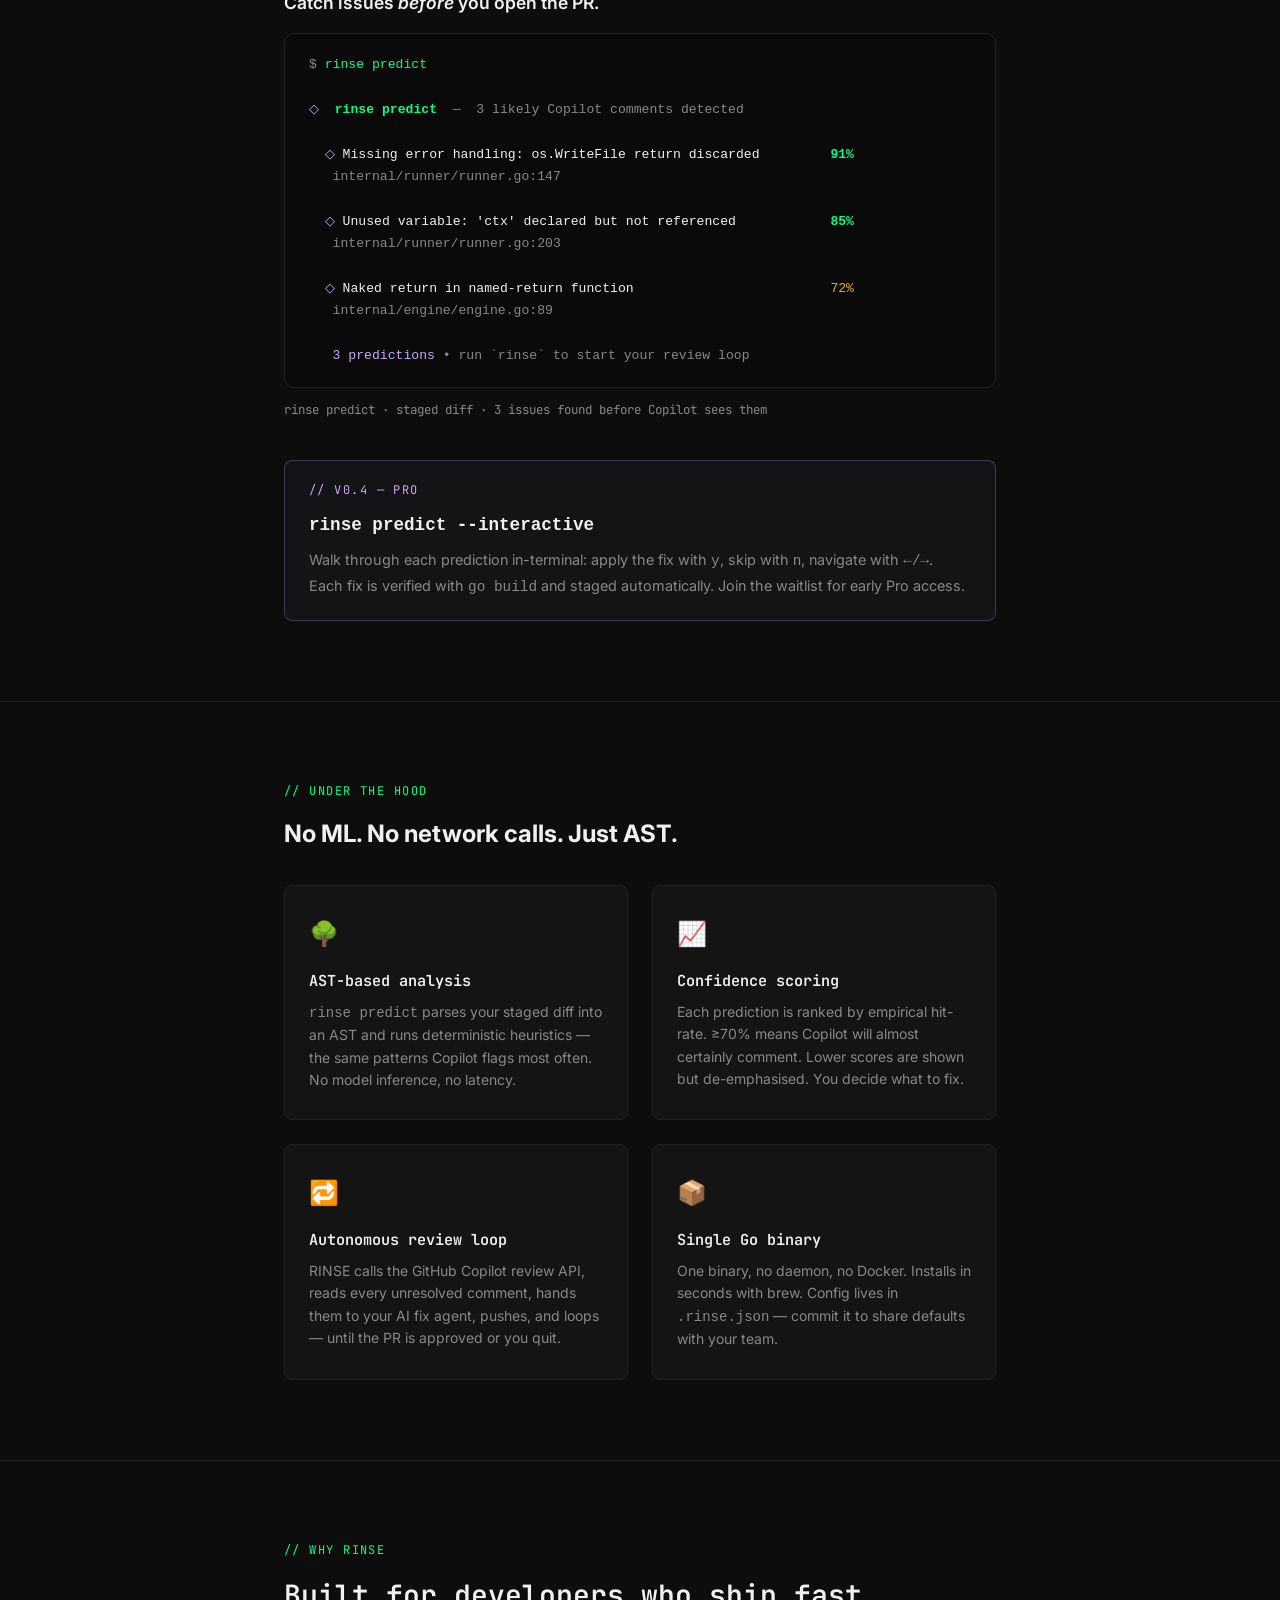
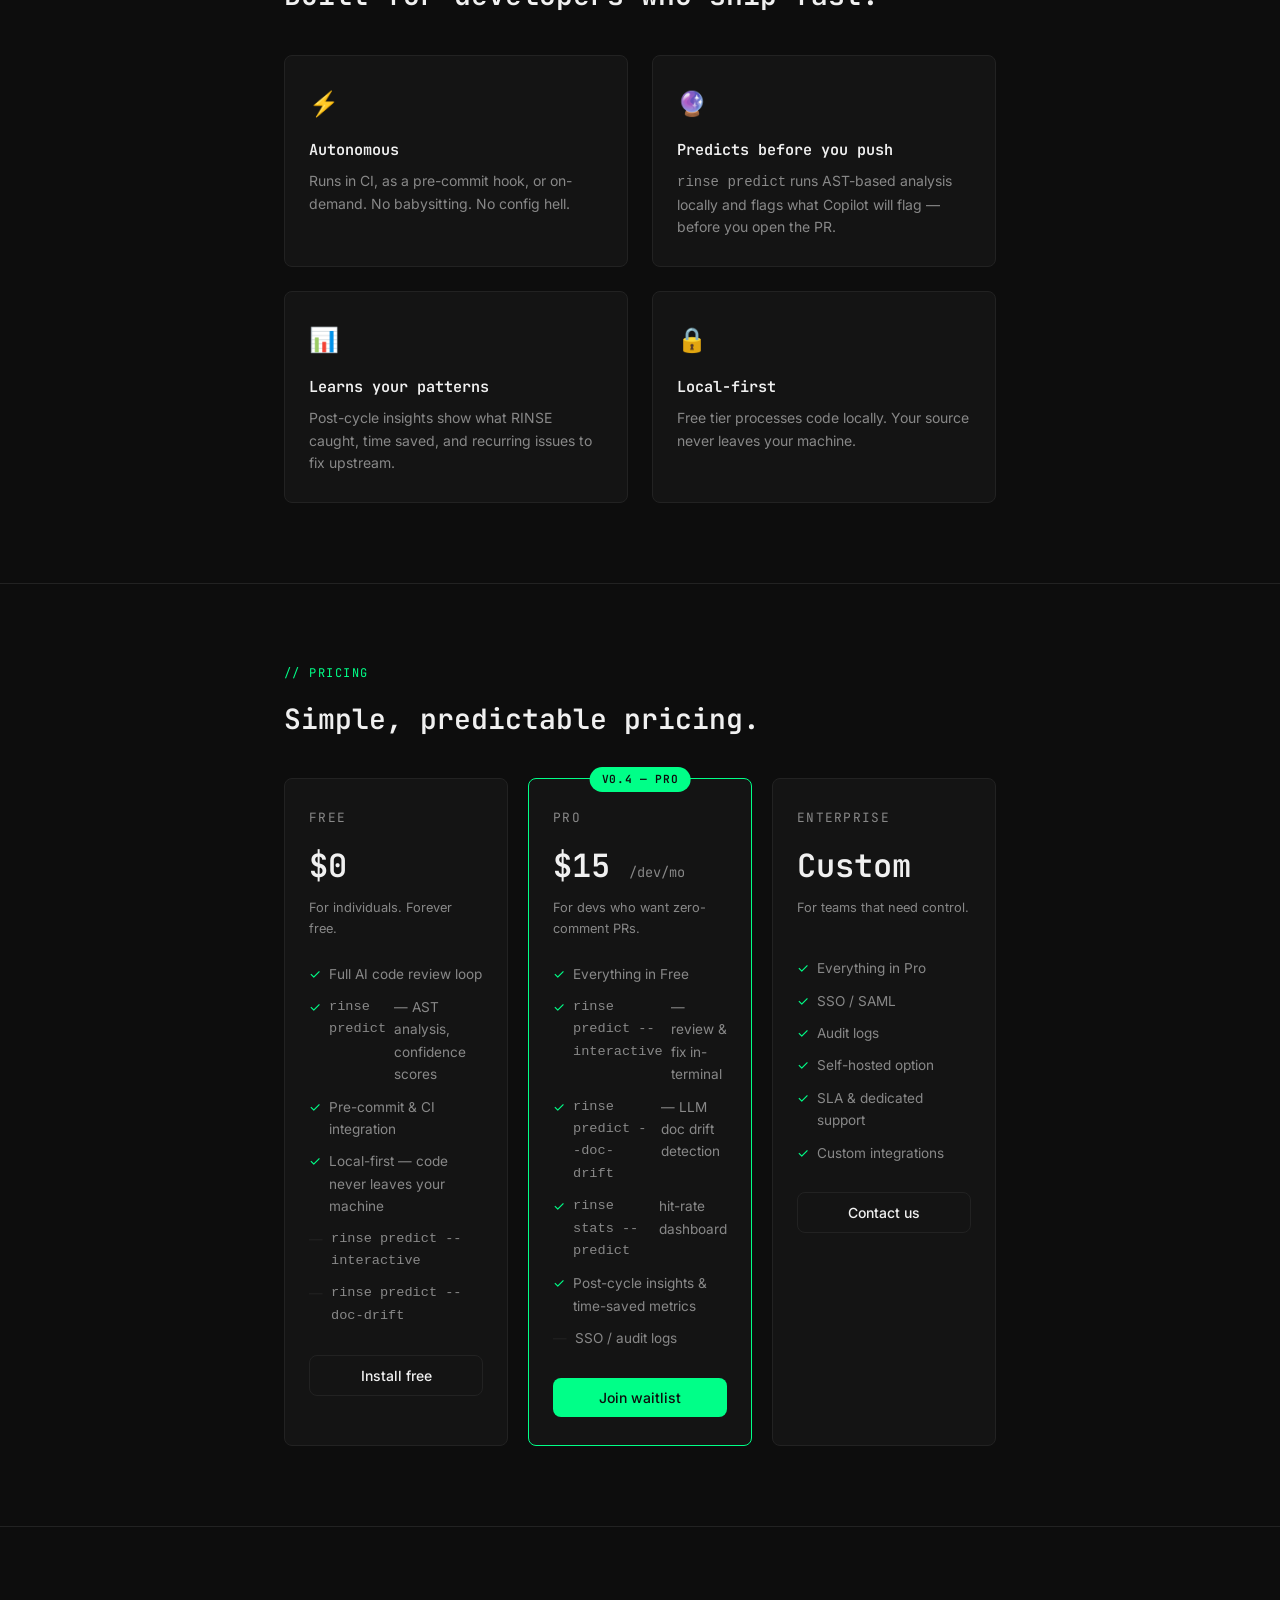
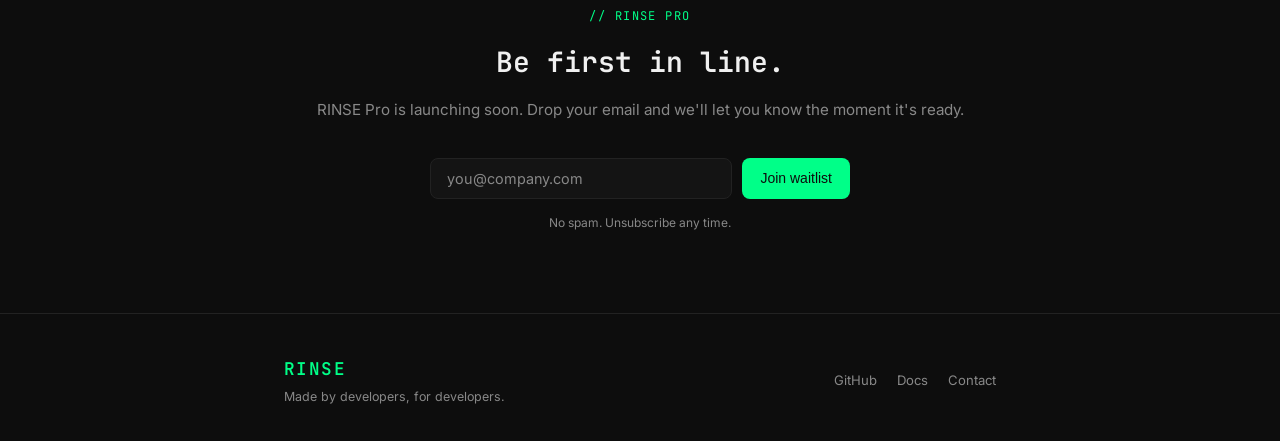
==== commit 897784c1: "fix: remove false 'fix autonomously' claims from landing page Hero subtitle and twitter:description " ====
--- a/index.html
+++ b/index.html
@@ -19,7 +19,7 @@
   <!-- Twitter Card (summary without image — SVG not supported by unfurlers) -->
   <meta name="twitter:card" content="summary" />
   <meta name="twitter:title" content="RINSE — AI code review that works while you sleep" />
-  <meta name="twitter:description" content="Autonomous code review agent. Catches issues before you push, fixes them autonomously, gives you a time-saved summary. brew tap orsharon7/rinse https://github.com/orsharon7/rinse &amp;&amp; brew install rinse" />
+  <meta name="twitter:description" content="Autonomous code review agent. Catches issues before you push, gives you a time-saved summary — every run. brew tap orsharon7/rinse https://github.com/orsharon7/rinse &amp;&amp; brew install rinse" />
 
   <link rel="canonical" href="https://orsharon7.github.io/rinse" />
   <script type="application/ld+json">
@@ -564,7 +564,7 @@
 
     <p class="sub">
       RINSE drives GitHub Copilot through your PR review loop until it approves.
-      Predict issues before you push, fix them autonomously, get a time-saved summary — every run.
+      Predict issues before you push, get a time-saved summary — every run.
     </p>
 
     <div class="install-block" id="install-block" title="Click to copy" role="button" tabindex="0" aria-label="Copy install command">
@@ -632,7 +632,7 @@
   <span style="color:#cba6f7">◇</span> <span style="color:var(--text)">Naked return in named-return function</span>                         <span style="color:#eab308">72%</span>
    <span style="color:var(--muted)">internal/engine/engine.go:89</span>
 
-   <span style="color:#cba6f7">3 predictions</span> <span style="color:var(--muted)">• run `rinse` to fix automatically</span></pre>
+   <span style="color:#cba6f7">3 predictions</span> <span style="color:var(--muted)">• run `rinse` to start your review loop</span></pre>
       </div>
       <p style="font-size: 0.78rem; color: var(--muted); margin-top: 12px; font-family: var(--font-mono);">
         rinse predict · staged diff · 3 issues found before Copilot sees them
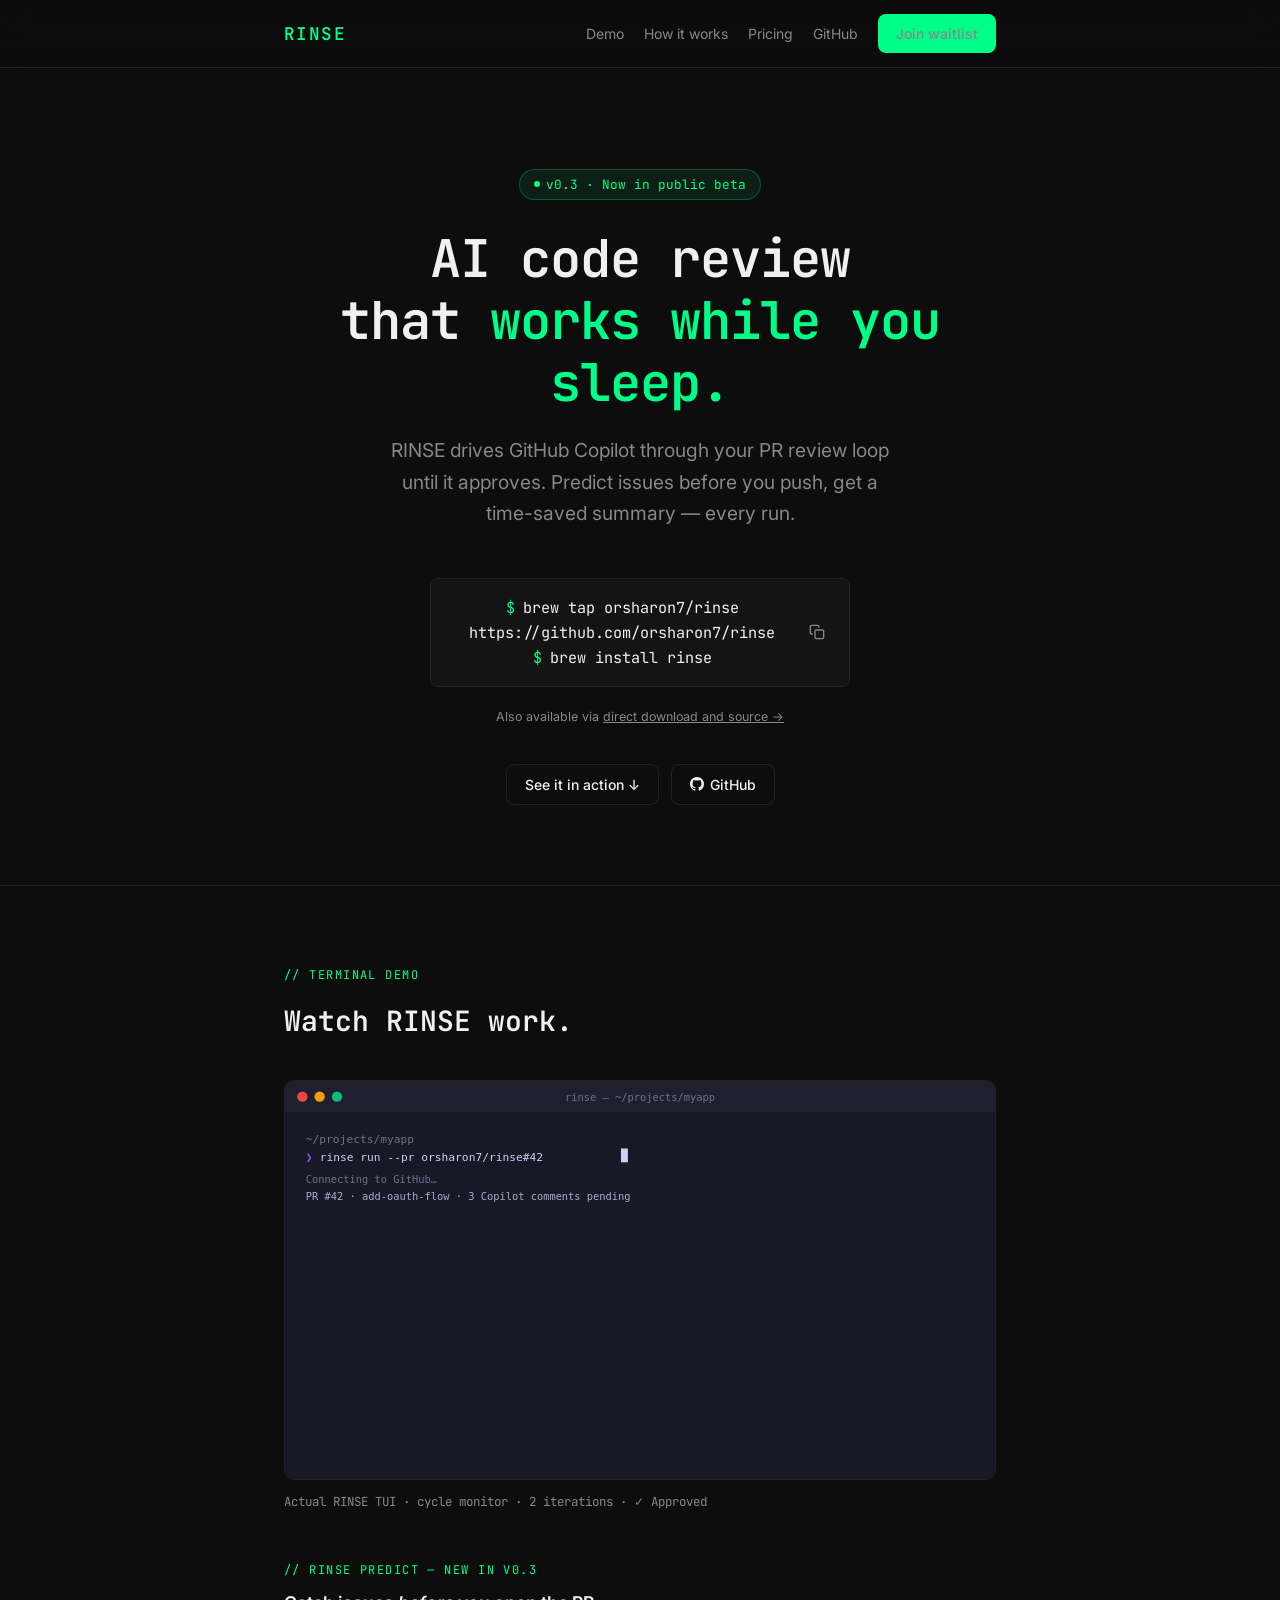
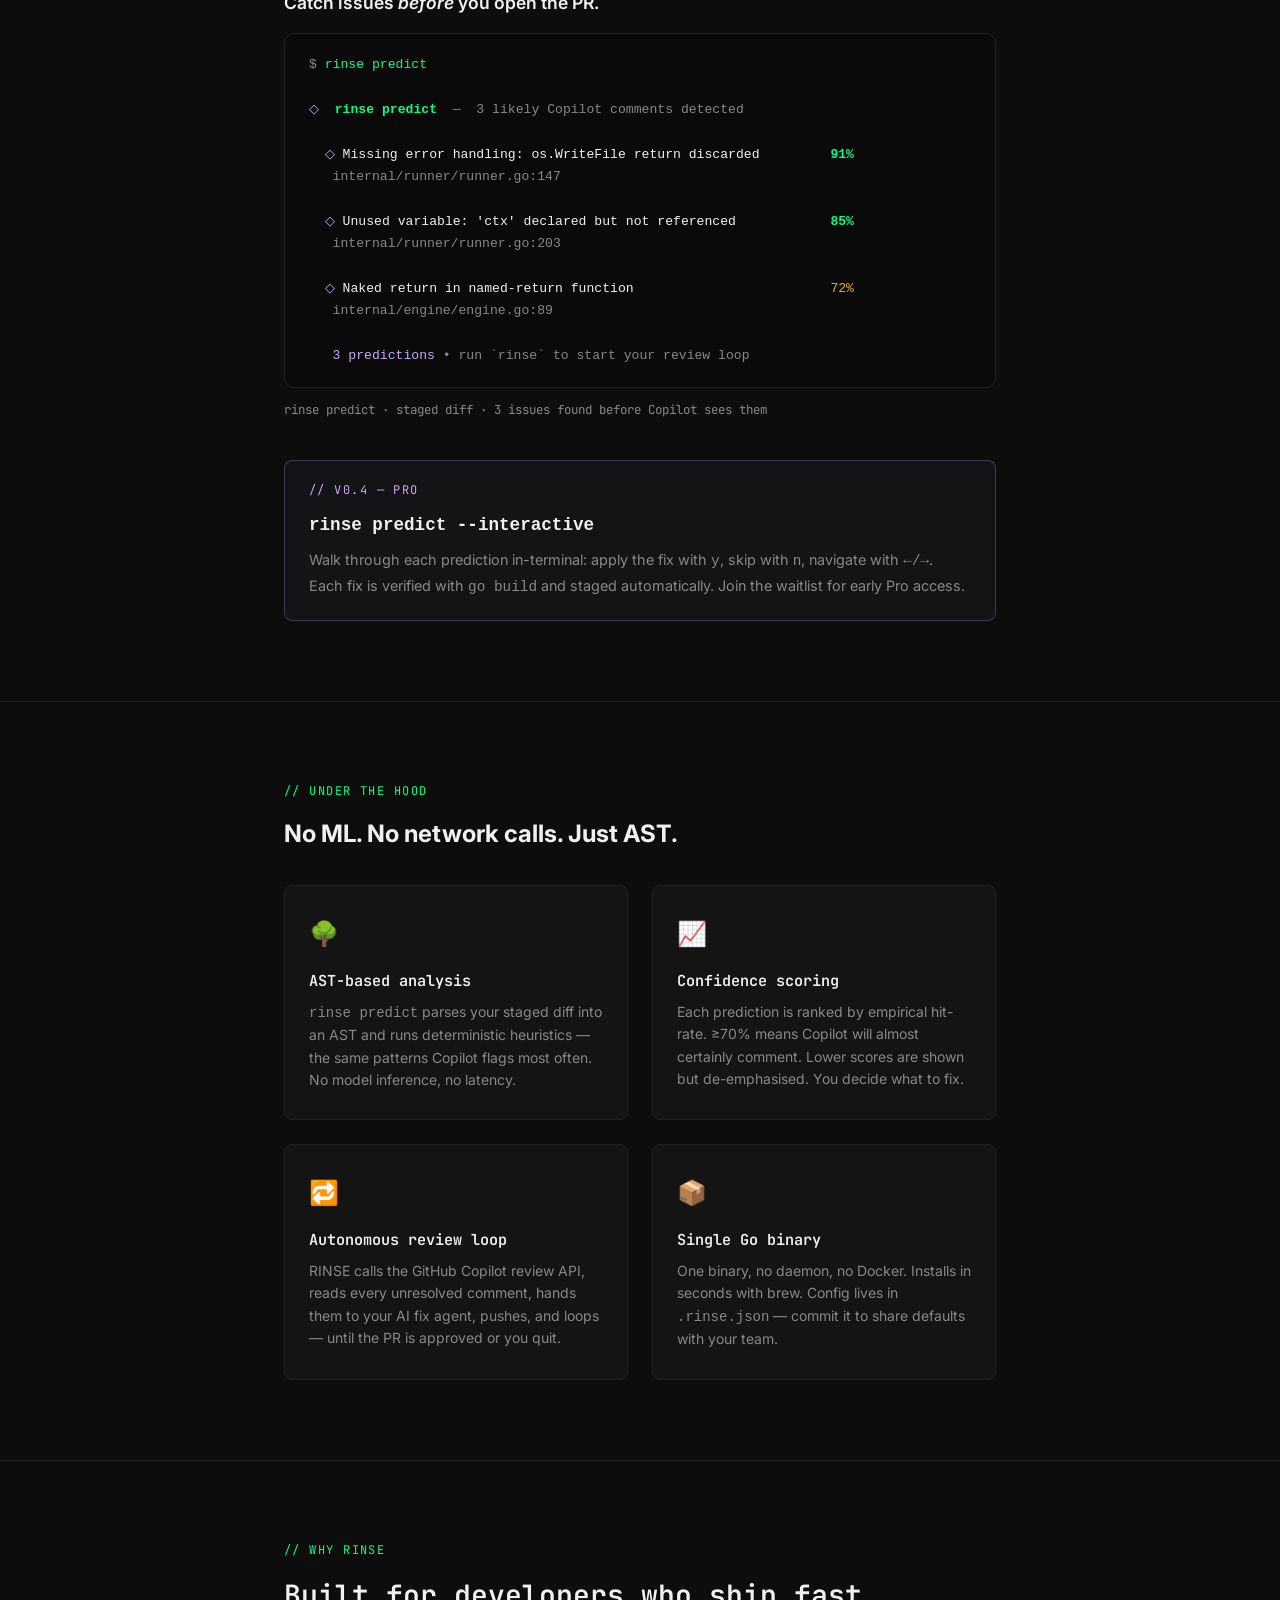
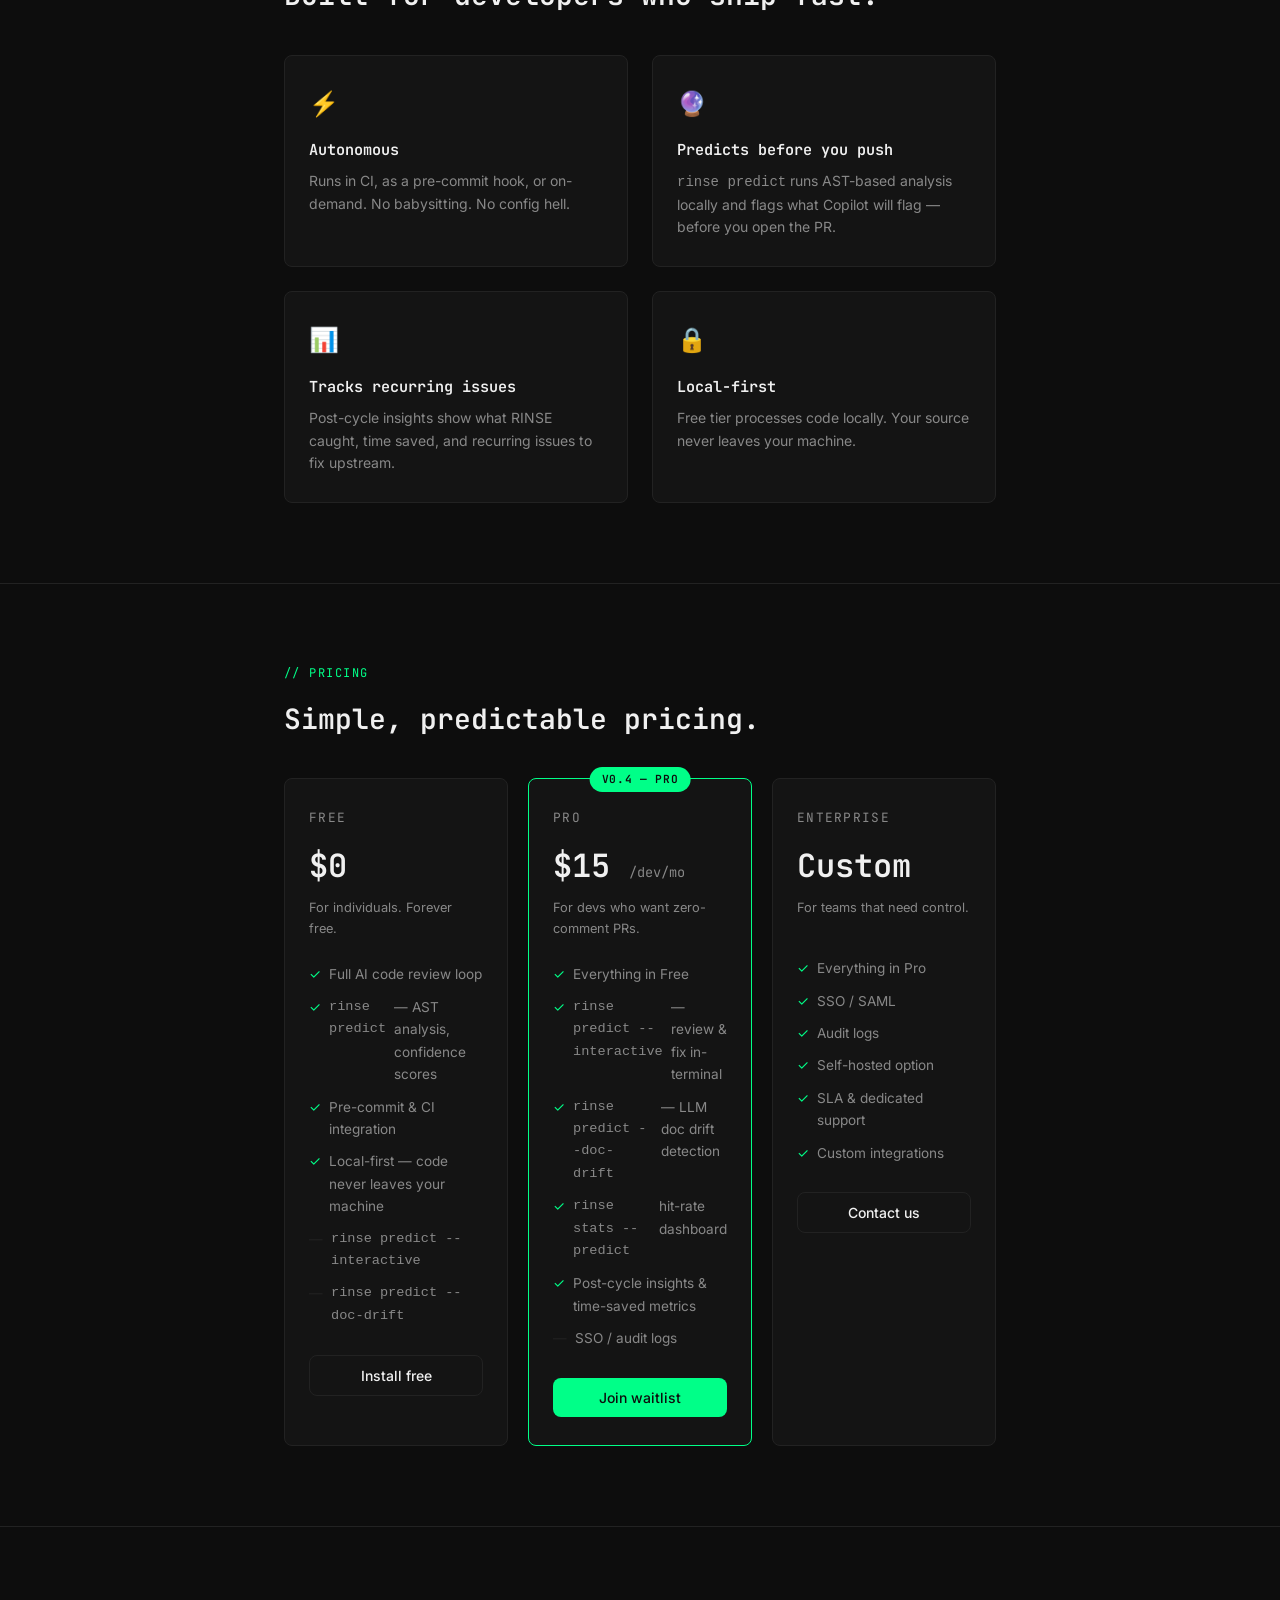
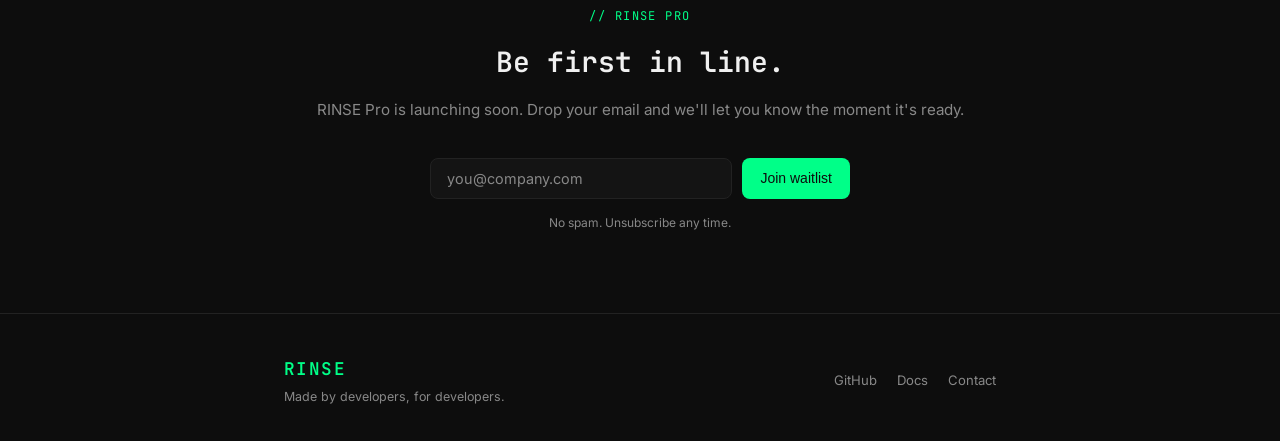
==== commit a092a540: "fix: replace misleading 'learns your patterns' with accurate copy 'Learns your patterns' implied ML/" ====
--- a/index.html
+++ b/index.html
@@ -13,7 +13,7 @@
   <meta property="og:type" content="website" />
   <meta property="og:url" content="https://orsharon7.github.io/rinse/" />
   <meta property="og:title" content="RINSE — AI code review that works while you sleep" />
-  <meta property="og:description" content="Autonomous code review agent. Catches issues, learns your patterns, gives you a time-saved summary — every run. brew tap orsharon7/rinse https://github.com/orsharon7/rinse &amp;&amp; brew install rinse" />
+  <meta property="og:description" content="Autonomous code review agent. Catches issues before you push, gives you a time-saved summary — every run. brew tap orsharon7/rinse https://github.com/orsharon7/rinse &amp;&amp; brew install rinse" />
   <!-- og:image omitted — SVG not supported by Open Graph unfurlers; will add PNG when available -->
 
   <!-- Twitter Card (summary without image — SVG not supported by unfurlers) -->
@@ -697,7 +697,7 @@
       </div>
       <div class="why-card">
         <div class="why-icon">📊</div>
-        <h3>Learns your patterns</h3>
+        <h3>Tracks recurring issues</h3>
         <p>Post-cycle insights show what RINSE caught, time saved, and recurring issues to fix upstream.</p>
       </div>
       <div class="why-card">
